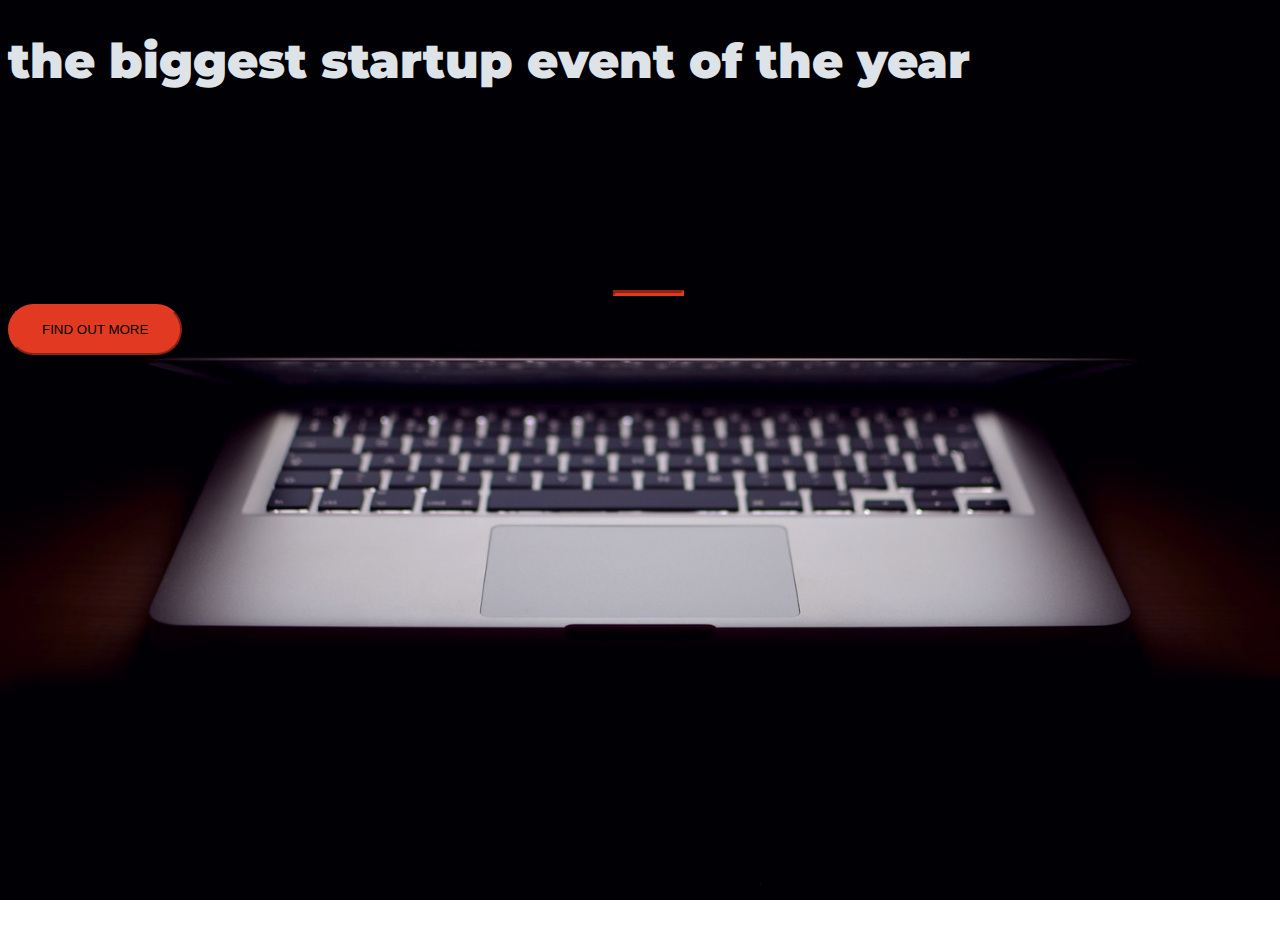
==== index.html @ 97b08e54 "Add files via upload" ====
<!DOCTYPE html>
<html>
  <head>
    <title>Startup</title>
    <meta charset="utf-8">
    <meta name="viewport" content="width=device-width, initial-scale=1">

    <!-- Google Fonts -->
    <link href="https://fonts.googleapis.com/css?family=Montserrat" rel="stylesheet">

    <!-- Bootstrap CSS from a CDN. This way you don't have to include the bootstrap file yourself -->
  
    <link href="https://cdn.jsdelivr.net/npm/bootstrap@5.0.0-beta1/dist/css/bootstrap.min.css" rel="stylesheet" integrity="sha384-giJF6kkoqNQ00vy+HMDP7azOuL0xtbfIcaT9wjKHr8RbDVddVHyTfAAsrekwKmP1" crossorigin="anonymous">
    
    <!-- Your own stylesheet -->
    <link rel="stylesheet" type="text/css" href="style.css">
  
  </head>
  <body>
    <div class="container d-flex align-items-center h-100">
     <div class="row">
      <header class="text-center col-12">
    <h1 class="text-uppercase"><Strong>the biggest startup event of the year</Strong></h1>
      </header>
      <div class="buffer col-12"></div>
      <section class="text-center col-12">
    <hr>
    <a href="https://mailchi.mp/3bffd6d52341/ztmpj" >
      <button class="btn btn-primary btn-xl">Find out more</button>
    </a>
    </section>
    </div>
    </div>
</body>
</html>
---- style.css ----
body,
html {
  width: 100%;
  height: 100%;
  font-family: 'Montserrat', sans-serif; 
  background: url(header.jpg) no-repeat center center fixed; 
  -webkit-background-size: cover;
  -moz-background-size: cover;
  -o-background-size: cover;
  background-size: cover;
}

h1 {
	font-size:3rem;
	color:#dee3e8;
}

hr {
	border-color:#e23a22;
	border-width:3px;	
	max-width: 65px;
}

.buffer{
	height: 10rem;
}

.btn{
	font-size: 700;
	border-radius: 300px;
	text-transform: uppercase;
}

.btn-xl {
	padding: 1rem 2rem;
}

.btn-primary {
	background-color:#e23a22;
	border-color:#e23a22;
}

.btn-primary:hover{
	background-color:#ee4b08;
	border-color:#ee4b08;
	border-width:4px;
}
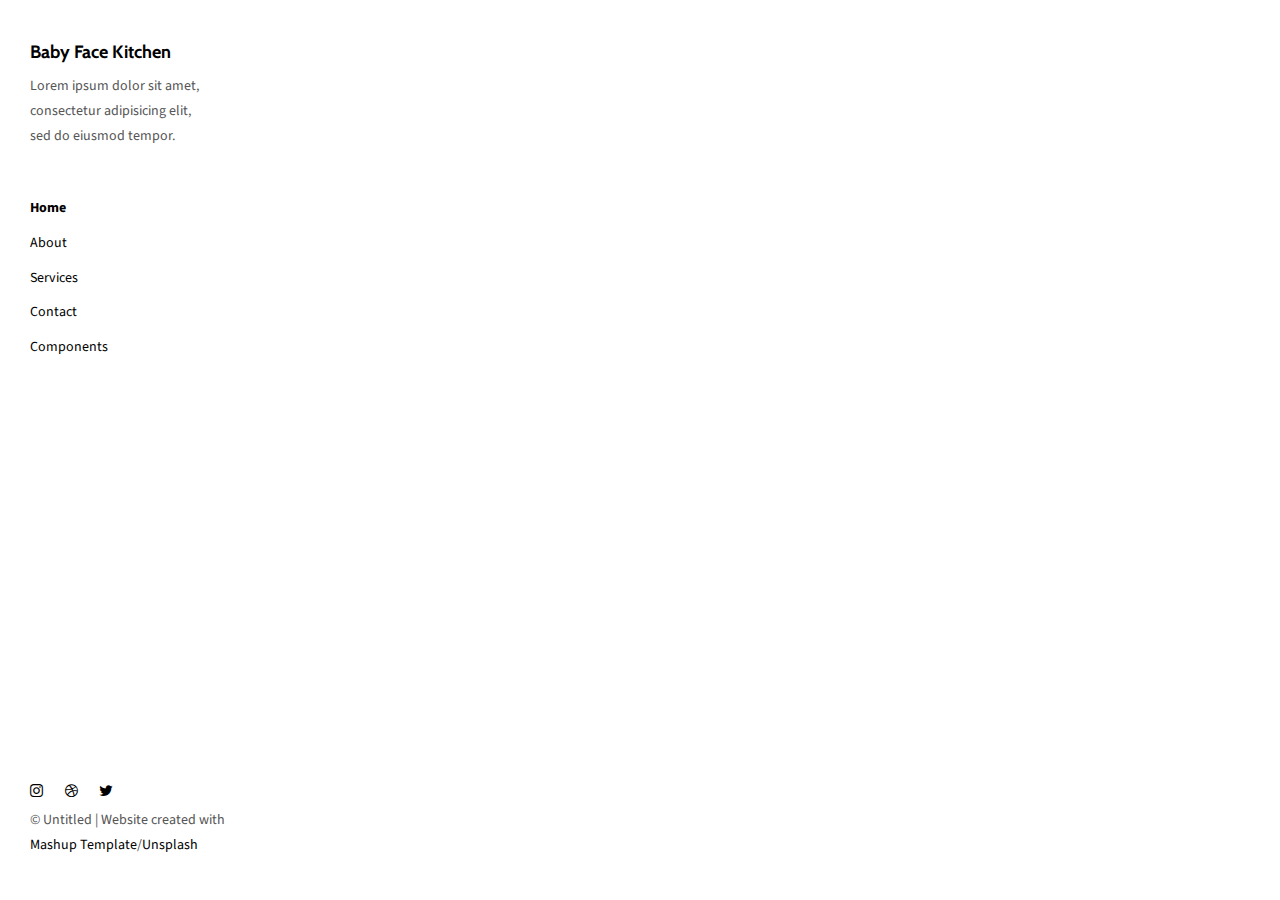
==== commit f353a86f: "Add files via upload" ====
--- a/index.html
+++ b/index.html
@@ -1,35 +1,214 @@
 <!DOCTYPE html>
-<html>
-  <head>
-    <title>Startup</title>
-    <meta charset="utf-8">
-    <meta name="viewport" content="width=device-width, initial-scale=1">
-
-    <!-- Google Fonts -->
-    <link href="https://fonts.googleapis.com/css?family=Montserrat" rel="stylesheet">
-
-    <!-- Bootstrap CSS from a CDN. This way you don't have to include the bootstrap file yourself -->
+<html lang="en">
+
+<head>
+  <meta charset="UTF-8">
+  <meta content="IE=edge" http-equiv="X-UA-Compatible">
+  <meta content="width=device-width,initial-scale=1" name="viewport">
+  <meta content="Page description" name="description">
+  <meta name="google" content="notranslate" />
+  <meta content="Mashup templates have been developped by Orson.io team" name="author">
+
+  <!-- Disable tap highlight on IE -->
+  <meta name="msapplication-tap-highlight" content="no">
   
-    <link href="https://cdn.jsdelivr.net/npm/bootstrap@5.0.0-beta1/dist/css/bootstrap.min.css" rel="stylesheet" integrity="sha384-giJF6kkoqNQ00vy+HMDP7azOuL0xtbfIcaT9wjKHr8RbDVddVHyTfAAsrekwKmP1" crossorigin="anonymous">
-    
-    <!-- Your own stylesheet -->
-    <link rel="stylesheet" type="text/css" href="style.css">
-  
-  </head>
-  <body>
-    <div class="container d-flex align-items-center h-100">
-     <div class="row">
-      <header class="text-center col-12">
-    <h1 class="text-uppercase"><Strong>the biggest startup event of the year</Strong></h1>
-      </header>
-      <div class="buffer col-12"></div>
-      <section class="text-center col-12">
-    <hr>
-    <a href="https://mailchi.mp/3bffd6d52341/ztmpj" >
-      <button class="btn btn-primary btn-xl">Find out more</button>
-    </a>
-    </section>
-    </div>
-    </div>
-</body>
-</html>
+  <link href="./assets/apple-icon-180x180.png" rel="apple-touch-icon">
+  <link href="./assets/favicon.ico" rel="icon">
+
+
+
+  <title>Title page</title>  
+
+<link href="./main.82cfd66e.css" rel="stylesheet">
+<link href="Style.css" rel="stylesheet">
+</head>
+
+<body>
+
+<!-- Add your content of header -->
+<header class="">
+  <div class="navbar navbar-default visible-xs">
+    <button type="button" class="navbar-toggle collapsed">
+      <span class="sr-only">Toggle navigation</span>
+      <span class="icon-bar"></span>
+      <span class="icon-bar"></span>
+      <span class="icon-bar"></span>
+    </button>
+    <a href="./index.html" class="navbar-brand">Mashup Template</a>
+  </div>
+
+  <nav class="sidebar">
+    <div class="navbar-collapse" id="navbar-collapse">
+      <div class="site-header hidden-xs">
+          <a class="site-brand" href="./index.html" title="">
+            <img class="img-responsive site-logo" alt="" src="./assets/images/mashup-logo.svg">
+            Baby Face Kitchen
+          </a>
+        <p>Lorem ipsum dolor sit amet, consectetur adipisicing elit, sed do eiusmod
+        tempor.</p>
+      </div>
+      <ul class="nav">
+        <li><a href="./index.html" title="">Home</a></li>
+        <li><a href="./about.html" title="">About</a></li>
+        <li><a href="./services.html" title="">Services</a></li>
+        <li><a href="./contact.html" title="">Contact</a></li>
+        <li><a href="./components.html" title="">Components</a></li>
+
+      </ul>
+
+      <nav class="nav-footer">
+        <p class="nav-footer-social-buttons">
+          <a class="fa-icon" href="https://www.instagram.com/" title="">
+            <i class="fa fa-instagram"></i>
+          </a>
+          <a class="fa-icon" href="https://dribbble.com/" title="">
+            <i class="fa fa-dribbble"></i>
+          </a>
+          <a class="fa-icon" href="https://twitter.com/" title="">
+            <i class="fa fa-twitter"></i>
+          </a>
+        </p>
+        <p>© Untitled | Website created with <a href="http://www.mashup-template.com/" title="Create website with free html template">Mashup Template</a>/<a href="https://www.unsplash.com/" title="Beautiful Free Images">Unsplash</a></p>
+      </nav>  
+    </div> 
+  </nav>
+</header>
+<main class="" id="main-collapse">
+
+<!-- Add your site or app content here -->
+ 
+<div class="hero-full-wrapper">
+  <div class="grid">
+  <div class="gutter-sizer"></div>
+    <div class="grid-sizer"></div>
+    
+    <div class="grid-item">
+      <img class="img-responsive" alt="" src="./assets/images/img-12.jpg">
+      <a href="./project.html" class="project-description">
+        <div class="project-text-holder">
+          <div class="project-text-inner">
+            <h3>Vivamus vestibulum</h3>
+            <p>Discover more</p>
+          </div>
+        </div>
+      </a>
+    </div>
+
+    
+    <div class="grid-item">
+      <img class="img-responsive" alt="" src="./assets/images/img-05.jpg">
+      <a href="./project.html" class="project-description">
+        <div class="project-text-holder">
+          <div class="project-text-inner">
+            <h3>Vivamus vestibulum</h3>
+            <p>Discover more</p>
+          </div>
+        </div>
+      </a>
+    </div>
+
+    <div class="grid-item">
+      <img class="img-responsive" alt="" src="./assets/images/img-13.jpg">
+      <a href="./project.html" class="project-description">
+        <div class="project-text-holder">
+          <div class="project-text-inner">
+            <h3>Vivamus vestibulum</h3>
+            <p>Discover more</p>
+          </div>
+        </div>
+      </a>
+    </div>
+    <div class="grid-item">
+      <img class="img-responsive" alt="" src="./assets/images/img-04.jpg">
+      <a href="./project.html" class="project-description">
+        <div class="project-text-holder">
+          <div class="project-text-inner">
+            <h3>Vivamus vestibulum</h3>
+            <p>Discover more</p>
+          </div>
+        </div>
+      </a>
+    </div>
+    
+    <div class="grid-item">
+      <img class="img-responsive" alt="" src="./assets/images/img-07.jpg">
+      <a href="./project.html" class="project-description">
+        <div class="project-text-holder">
+          <div class="project-text-inner">
+            <h3>Vivamus vestibulum</h3>
+            <p>Discover more</p>
+          </div>
+        </div>
+      </a>
+    </div>
+
+    <div class="grid-item">
+      <img class="img-responsive" alt="" src="./assets/images/img-11.jpg">
+      <a href="./project.html" class="project-description">
+        <div class="project-text-holder">
+          <div class="project-text-inner">
+            <h3>Vivamus vestibulum</h3>
+            <p>Discover more</p>
+          </div>
+        </div>
+      </a>
+    </div>
+
+    <div class="grid-item">
+      <img class="img-responsive" alt="" src="./assets/images/img-10.jpg">
+      <a href="./project.html" class="project-description">
+        <div class="project-text-holder">
+          <div class="project-text-inner">
+            <h3>Vivamus vestibulum</h3>
+            <p>Discover more</p>
+          </div>
+        </div>
+      </a>
+    </div>
+    <div class="grid-item">
+      <img class="img-responsive" alt="" src="./assets/images/img-03.jpg">
+      <a href="./project.html" class="project-description">
+        <div class="project-text-holder">
+          <div class="project-text-inner">
+            <h3>Vivamus vestibulum</h3>
+            <p>Discover more</p>
+          </div>
+        </div>
+      </a>
+    </div>
+    
+  </div>
+</div>
+
+
+<script>
+  document.addEventListener("DOMContentLoaded", function (event) {
+     masonryBuild();
+  });
+</script>
+
+</main>
+
+<script>
+document.addEventListener("DOMContentLoaded", function (event) {
+  navbarToggleSidebar();
+  navActivePage();
+});
+</script>
+
+<!-- Google Analytics: change UA-XXXXX-X to be your site's ID 
+
+<script>
+  (function (i, s, o, g, r, a, m) {
+    i['GoogleAnalyticsObject'] = r; i[r] = i[r] || function () {
+      (i[r].q = i[r].q || []).push(arguments)
+    }, i[r].l = 1 * new Date(); a = s.createElement(o),
+      m = s.getElementsByTagName(o)[0]; a.async = 1; a.src = g; m.parentNode.insertBefore(a, m)
+  })(window, document, 'script', '//www.google-analytics.com/analytics.js', 'ga');
+  ga('create', 'UA-XXXXX-X', 'auto');
+  ga('send', 'pageview');
+</script>
+
+--><script type="text/javascript" src="./main.85741bff.js"></script></body>
+
+</html>--- a/main.82cfd66e.css
+++ b/main.82cfd66e.css
@@ -0,0 +1,9 @@
+@import url(https://fonts.googleapis.com/css?family=Cabin:400,700|Source+Sans+Pro:400,700);@import url(https://maxcdn.bootstrapcdn.com/font-awesome/4.7.0/css/font-awesome.min.css);/*!
+ * Bootstrap v3.3.7 (http://getbootstrap.com)
+ * Copyright 2011-2016 Twitter, Inc.
+ * Licensed under MIT (https://github.com/twbs/bootstrap/blob/master/LICENSE)
+ */
+/*! normalize.css v3.0.3 | MIT License | github.com/necolas/normalize.css */html{font-family:sans-serif;-ms-text-size-adjust:100%;-webkit-text-size-adjust:100%}body{margin:0}article,aside,details,figcaption,figure,footer,header,hgroup,main,menu,nav,section,summary{display:block}audio,canvas,progress,video{display:inline-block;vertical-align:baseline}audio:not([controls]){display:none;height:0}[hidden],template{display:none}a{background-color:transparent}a:active,a:hover{outline:0}abbr[title]{border-bottom:1px dotted}b,strong{font-weight:700}dfn{font-style:italic}h1{font-size:2em;margin:.67em 0}mark{background:#ff0;color:#000}small{font-size:80%}sub,sup{font-size:75%;line-height:0;position:relative;vertical-align:baseline}sup{top:-.5em}sub{bottom:-.25em}img{border:0}svg:not(:root){overflow:hidden}figure{margin:1em 40px}hr{box-sizing:content-box;height:0}pre{overflow:auto}code,kbd,pre,samp{font-family:monospace,monospace;font-size:1em}button,input,optgroup,select,textarea{color:inherit;font:inherit;margin:0}button{overflow:visible}button,select{text-transform:none}button,html input[type=button],input[type=reset],input[type=submit]{-webkit-appearance:button;cursor:pointer}button[disabled],html input[disabled]{cursor:default}button::-moz-focus-inner,input::-moz-focus-inner{border:0;padding:0}input{line-height:normal}input[type=checkbox],input[type=radio]{box-sizing:border-box;padding:0}input[type=number]::-webkit-inner-spin-button,input[type=number]::-webkit-outer-spin-button{height:auto}input[type=search]{-webkit-appearance:textfield;box-sizing:content-box}input[type=search]::-webkit-search-cancel-button,input[type=search]::-webkit-search-decoration{-webkit-appearance:none}fieldset{border:1px solid silver;margin:0 2px;padding:.35em .625em .75em}textarea{overflow:auto}optgroup{font-weight:700}table{border-collapse:collapse;border-spacing:0}td,th{padding:0}
+
+/*! Source: https://github.com/h5bp/html5-boilerplate/blob/master/src/css/main.css */@media print{*,:after,:before{background:transparent!important;color:#000!important;box-shadow:none!important;text-shadow:none!important}a,a:visited{text-decoration:underline}a[href]:after{content:" (" attr(href) ")"}abbr[title]:after{content:" (" attr(title) ")"}a[href^="#"]:after,a[href^="javascript:"]:after{content:""}blockquote,pre{border:1px solid #999;page-break-inside:avoid}thead{display:table-header-group}img,tr{page-break-inside:avoid}img{max-width:100%!important}h2,h3,p{orphans:3;widows:3}h2,h3{page-break-after:avoid}.navbar{display:none}.btn>.caret,.dropup>.btn>.caret{border-top-color:#000!important}.label{border:1px solid #000}.table{border-collapse:collapse!important}.table td,.table th{background-color:#fff!important}.table-bordered td,.table-bordered th{border:1px solid #ddd!important}}*,:after,:before{-webkit-box-sizing:border-box;-moz-box-sizing:border-box;box-sizing:border-box}html{font-size:10px;-webkit-tap-highlight-color:transparent}body{font-family:Source Sans Pro,Helvetica,Arial,sans-serif;font-size:14px;line-height:1.78;color:#555;background-color:#fff}button,input,select,textarea{font-family:inherit;font-size:inherit;line-height:inherit}a{color:#ff6360;text-decoration:none}a:focus,a:hover{color:#ff1814;text-decoration:underline}a:focus{outline:5px auto -webkit-focus-ring-color;outline-offset:-2px}figure{margin:0}img{vertical-align:middle}.img-responsive{display:block;max-width:100%;height:auto}.img-rounded{border-radius:2px}.img-thumbnail{padding:4px;line-height:1.78;background-color:#fff;border:1px solid #ddd;border-radius:2px;-webkit-transition:all .2s ease-in-out;-o-transition:all .2s ease-in-out;transition:all .2s ease-in-out;display:inline-block;max-width:100%;height:auto}.img-circle{border-radius:50%}hr{margin-top:24px;margin-bottom:24px;border:0;border-top:1px solid #eee}.sr-only{position:absolute;width:1px;height:1px;margin:-1px;padding:0;overflow:hidden;clip:rect(0,0,0,0);border:0}.sr-only-focusable:active,.sr-only-focusable:focus{position:static;width:auto;height:auto;margin:0;overflow:visible;clip:auto}[role=button]{cursor:pointer}.h1,.h2,.h3,.h4,.h5,.h6,h1,h2,h3,h4,h5,h6{font-family:Cabin,Helvetica,Arial,sans-serif;font-weight:700;line-height:1.1;color:#000}.h1 .small,.h1 small,.h2 .small,.h2 small,.h3 .small,.h3 small,.h4 .small,.h4 small,.h5 .small,.h5 small,.h6 .small,.h6 small,h1 .small,h1 small,h2 .small,h2 small,h3 .small,h3 small,h4 .small,h4 small,h5 .small,h5 small,h6 .small,h6 small{font-weight:400;line-height:1;color:#777}.h1,.h2,.h3,h1,h2,h3{margin-top:24px;margin-bottom:12px}.h1 .small,.h1 small,.h2 .small,.h2 small,.h3 .small,.h3 small,h1 .small,h1 small,h2 .small,h2 small,h3 .small,h3 small{font-size:65%}.h4,.h5,.h6,h4,h5,h6{margin-top:12px;margin-bottom:12px}.h4 .small,.h4 small,.h5 .small,.h5 small,.h6 .small,.h6 small,h4 .small,h4 small,h5 .small,h5 small,h6 .small,h6 small{font-size:75%}.h1,h1{font-size:44px}.h2,h2{font-size:33px}.h3,h3{font-size:25px}.h4,h4{font-size:19px}.h5,h5{font-size:14px}.h6,h6{font-size:12px}p{margin:0 0 12px}.lead{margin-bottom:24px;font-size:16px;font-weight:300;line-height:1.4}@media (min-width:768px){.lead{font-size:21px}}.small,small{font-size:85%}.mark,mark{background-color:#fcf8e3;padding:.2em}.text-left{text-align:left}.text-right{text-align:right}.text-center{text-align:center}.text-justify{text-align:justify}.text-nowrap{white-space:nowrap}.text-lowercase{text-transform:lowercase}.initialism,.text-uppercase{text-transform:uppercase}.text-capitalize{text-transform:capitalize}.text-muted{color:#777}.text-primary{color:#ff6360}a.text-primary:focus,a.text-primary:hover{color:#ff312d}.text-success{color:#fff}a.text-success:focus,a.text-success:hover{color:#e6e6e6}.text-info{color:#31708f}a.text-info:focus,a.text-info:hover{color:#245269}.text-warning{color:#8a6d3b}a.text-warning:focus,a.text-warning:hover{color:#66512c}.text-danger{color:#fff}a.text-danger:focus,a.text-danger:hover{color:#e6e6e6}.bg-primary{color:#fff;background-color:#ff6360}a.bg-primary:focus,a.bg-primary:hover{background-color:#ff312d}.bg-success{background-color:#57ce6e}a.bg-success:focus,a.bg-success:hover{background-color:#37bb50}.bg-info{background-color:#d9edf7}a.bg-info:focus,a.bg-info:hover{background-color:#afd9ee}.bg-warning{background-color:#fcf8e3}a.bg-warning:focus,a.bg-warning:hover{background-color:#f7ecb5}.bg-danger{background-color:#ee624b}a.bg-danger:focus,a.bg-danger:hover{background-color:#ea391c}.page-header{padding-bottom:11px;margin:48px 0 24px;border-bottom:1px solid #eee}ol,ul{margin-top:0;margin-bottom:12px}ol ol,ol ul,ul ol,ul ul{margin-bottom:0}.list-inline,.list-unstyled{padding-left:0;list-style:none}.list-inline{margin-left:-5px}.list-inline>li{display:inline-block;padding-left:5px;padding-right:5px}dl{margin-top:0;margin-bottom:24px}dd,dt{line-height:1.78}dt{font-weight:700}dd{margin-left:0}.dl-horizontal dd:after,.dl-horizontal dd:before{content:" ";display:table}.dl-horizontal dd:after{clear:both}@media (min-width:768px){.dl-horizontal dt{float:left;width:160px;clear:left;text-align:right;overflow:hidden;text-overflow:ellipsis;white-space:nowrap}.dl-horizontal dd{margin-left:180px}}abbr[data-original-title],abbr[title]{cursor:help;border-bottom:1px dotted #777}.initialism{font-size:90%}blockquote{padding:12px 24px;margin:0 0 24px;font-size:17.5px;border-left:5px solid #eee}blockquote ol:last-child,blockquote p:last-child,blockquote ul:last-child{margin-bottom:0}blockquote .small,blockquote footer,blockquote small{display:block;font-size:80%;line-height:1.78;color:#777}blockquote .small:before,blockquote footer:before,blockquote small:before{content:"\2014   \A0"}.blockquote-reverse,blockquote.pull-right{padding-right:15px;padding-left:0;border-right:5px solid #eee;border-left:0;text-align:right}.blockquote-reverse .small:before,.blockquote-reverse footer:before,.blockquote-reverse small:before,blockquote.pull-right .small:before,blockquote.pull-right footer:before,blockquote.pull-right small:before{content:""}.blockquote-reverse .small:after,.blockquote-reverse footer:after,.blockquote-reverse small:after,blockquote.pull-right .small:after,blockquote.pull-right footer:after,blockquote.pull-right small:after{content:"\A0   \2014"}address{margin-bottom:24px;font-style:normal;line-height:1.78}code,kbd,pre,samp{font-family:Menlo,Monaco,Consolas,Courier New,monospace}code{color:#c7254e;background-color:#f9f2f4}code,kbd{padding:2px 4px;font-size:90%;border-radius:2px}kbd{color:#fff;background-color:#333;box-shadow:inset 0 -1px 0 rgba(0,0,0,.25)}kbd kbd{padding:0;font-size:100%;font-weight:700;box-shadow:none}pre{display:block;padding:11.5px;margin:0 0 12px;font-size:13px;line-height:1.78;word-break:break-all;word-wrap:break-word;color:#333;background-color:#f5f5f5;border:1px solid #ccc;border-radius:2px}pre code{padding:0;font-size:inherit;color:inherit;white-space:pre-wrap;background-color:transparent;border-radius:0}.pre-scrollable{max-height:340px;overflow-y:scroll}.container{margin-right:auto;margin-left:auto;padding-left:15px;padding-right:15px}.container:after,.container:before{content:" ";display:table}.container:after{clear:both}@media (min-width:768px){.container{width:750px}}@media (min-width:992px){.container{width:970px}}@media (min-width:1200px){.container{width:1170px}}.container-fluid{margin-right:auto;margin-left:auto;padding-left:15px;padding-right:15px}.container-fluid:after,.container-fluid:before{content:" ";display:table}.container-fluid:after{clear:both}.row{margin-left:-15px;margin-right:-15px}.row:after,.row:before{content:" ";display:table}.row:after{clear:both}.col-lg-1,.col-lg-2,.col-lg-3,.col-lg-4,.col-lg-5,.col-lg-6,.col-lg-7,.col-lg-8,.col-lg-9,.col-lg-10,.col-lg-11,.col-lg-12,.col-md-1,.col-md-2,.col-md-3,.col-md-4,.col-md-5,.col-md-6,.col-md-7,.col-md-8,.col-md-9,.col-md-10,.col-md-11,.col-md-12,.col-sm-1,.col-sm-2,.col-sm-3,.col-sm-4,.col-sm-5,.col-sm-6,.col-sm-7,.col-sm-8,.col-sm-9,.col-sm-10,.col-sm-11,.col-sm-12,.col-xs-1,.col-xs-2,.col-xs-3,.col-xs-4,.col-xs-5,.col-xs-6,.col-xs-7,.col-xs-8,.col-xs-9,.col-xs-10,.col-xs-11,.col-xs-12{position:relative;min-height:1px;padding-left:15px;padding-right:15px}.col-xs-1,.col-xs-2,.col-xs-3,.col-xs-4,.col-xs-5,.col-xs-6,.col-xs-7,.col-xs-8,.col-xs-9,.col-xs-10,.col-xs-11,.col-xs-12{float:left}.col-xs-1{width:8.33333%}.col-xs-2{width:16.66667%}.col-xs-3{width:25%}.col-xs-4{width:33.33333%}.col-xs-5{width:41.66667%}.col-xs-6{width:50%}.col-xs-7{width:58.33333%}.col-xs-8{width:66.66667%}.col-xs-9{width:75%}.col-xs-10{width:83.33333%}.col-xs-11{width:91.66667%}.col-xs-12{width:100%}.col-xs-pull-0{right:auto}.col-xs-pull-1{right:8.33333%}.col-xs-pull-2{right:16.66667%}.col-xs-pull-3{right:25%}.col-xs-pull-4{right:33.33333%}.col-xs-pull-5{right:41.66667%}.col-xs-pull-6{right:50%}.col-xs-pull-7{right:58.33333%}.col-xs-pull-8{right:66.66667%}.col-xs-pull-9{right:75%}.col-xs-pull-10{right:83.33333%}.col-xs-pull-11{right:91.66667%}.col-xs-pull-12{right:100%}.col-xs-push-0{left:auto}.col-xs-push-1{left:8.33333%}.col-xs-push-2{left:16.66667%}.col-xs-push-3{left:25%}.col-xs-push-4{left:33.33333%}.col-xs-push-5{left:41.66667%}.col-xs-push-6{left:50%}.col-xs-push-7{left:58.33333%}.col-xs-push-8{left:66.66667%}.col-xs-push-9{left:75%}.col-xs-push-10{left:83.33333%}.col-xs-push-11{left:91.66667%}.col-xs-push-12{left:100%}.col-xs-offset-0{margin-left:0}.col-xs-offset-1{margin-left:8.33333%}.col-xs-offset-2{margin-left:16.66667%}.col-xs-offset-3{margin-left:25%}.col-xs-offset-4{margin-left:33.33333%}.col-xs-offset-5{margin-left:41.66667%}.col-xs-offset-6{margin-left:50%}.col-xs-offset-7{margin-left:58.33333%}.col-xs-offset-8{margin-left:66.66667%}.col-xs-offset-9{margin-left:75%}.col-xs-offset-10{margin-left:83.33333%}.col-xs-offset-11{margin-left:91.66667%}.col-xs-offset-12{margin-left:100%}@media (min-width:768px){.col-sm-1,.col-sm-2,.col-sm-3,.col-sm-4,.col-sm-5,.col-sm-6,.col-sm-7,.col-sm-8,.col-sm-9,.col-sm-10,.col-sm-11,.col-sm-12{float:left}.col-sm-1{width:8.33333%}.col-sm-2{width:16.66667%}.col-sm-3{width:25%}.col-sm-4{width:33.33333%}.col-sm-5{width:41.66667%}.col-sm-6{width:50%}.col-sm-7{width:58.33333%}.col-sm-8{width:66.66667%}.col-sm-9{width:75%}.col-sm-10{width:83.33333%}.col-sm-11{width:91.66667%}.col-sm-12{width:100%}.col-sm-pull-0{right:auto}.col-sm-pull-1{right:8.33333%}.col-sm-pull-2{right:16.66667%}.col-sm-pull-3{right:25%}.col-sm-pull-4{right:33.33333%}.col-sm-pull-5{right:41.66667%}.col-sm-pull-6{right:50%}.col-sm-pull-7{right:58.33333%}.col-sm-pull-8{right:66.66667%}.col-sm-pull-9{right:75%}.col-sm-pull-10{right:83.33333%}.col-sm-pull-11{right:91.66667%}.col-sm-pull-12{right:100%}.col-sm-push-0{left:auto}.col-sm-push-1{left:8.33333%}.col-sm-push-2{left:16.66667%}.col-sm-push-3{left:25%}.col-sm-push-4{left:33.33333%}.col-sm-push-5{left:41.66667%}.col-sm-push-6{left:50%}.col-sm-push-7{left:58.33333%}.col-sm-push-8{left:66.66667%}.col-sm-push-9{left:75%}.col-sm-push-10{left:83.33333%}.col-sm-push-11{left:91.66667%}.col-sm-push-12{left:100%}.col-sm-offset-0{margin-left:0}.col-sm-offset-1{margin-left:8.33333%}.col-sm-offset-2{margin-left:16.66667%}.col-sm-offset-3{margin-left:25%}.col-sm-offset-4{margin-left:33.33333%}.col-sm-offset-5{margin-left:41.66667%}.col-sm-offset-6{margin-left:50%}.col-sm-offset-7{margin-left:58.33333%}.col-sm-offset-8{margin-left:66.66667%}.col-sm-offset-9{margin-left:75%}.col-sm-offset-10{margin-left:83.33333%}.col-sm-offset-11{margin-left:91.66667%}.col-sm-offset-12{margin-left:100%}}@media (min-width:992px){.col-md-1,.col-md-2,.col-md-3,.col-md-4,.col-md-5,.col-md-6,.col-md-7,.col-md-8,.col-md-9,.col-md-10,.col-md-11,.col-md-12{float:left}.col-md-1{width:8.33333%}.col-md-2{width:16.66667%}.col-md-3{width:25%}.col-md-4{width:33.33333%}.col-md-5{width:41.66667%}.col-md-6{width:50%}.col-md-7{width:58.33333%}.col-md-8{width:66.66667%}.col-md-9{width:75%}.col-md-10{width:83.33333%}.col-md-11{width:91.66667%}.col-md-12{width:100%}.col-md-pull-0{right:auto}.col-md-pull-1{right:8.33333%}.col-md-pull-2{right:16.66667%}.col-md-pull-3{right:25%}.col-md-pull-4{right:33.33333%}.col-md-pull-5{right:41.66667%}.col-md-pull-6{right:50%}.col-md-pull-7{right:58.33333%}.col-md-pull-8{right:66.66667%}.col-md-pull-9{right:75%}.col-md-pull-10{right:83.33333%}.col-md-pull-11{right:91.66667%}.col-md-pull-12{right:100%}.col-md-push-0{left:auto}.col-md-push-1{left:8.33333%}.col-md-push-2{left:16.66667%}.col-md-push-3{left:25%}.col-md-push-4{left:33.33333%}.col-md-push-5{left:41.66667%}.col-md-push-6{left:50%}.col-md-push-7{left:58.33333%}.col-md-push-8{left:66.66667%}.col-md-push-9{left:75%}.col-md-push-10{left:83.33333%}.col-md-push-11{left:91.66667%}.col-md-push-12{left:100%}.col-md-offset-0{margin-left:0}.col-md-offset-1{margin-left:8.33333%}.col-md-offset-2{margin-left:16.66667%}.col-md-offset-3{margin-left:25%}.col-md-offset-4{margin-left:33.33333%}.col-md-offset-5{margin-left:41.66667%}.col-md-offset-6{margin-left:50%}.col-md-offset-7{margin-left:58.33333%}.col-md-offset-8{margin-left:66.66667%}.col-md-offset-9{margin-left:75%}.col-md-offset-10{margin-left:83.33333%}.col-md-offset-11{margin-left:91.66667%}.col-md-offset-12{margin-left:100%}}@media (min-width:1200px){.col-lg-1,.col-lg-2,.col-lg-3,.col-lg-4,.col-lg-5,.col-lg-6,.col-lg-7,.col-lg-8,.col-lg-9,.col-lg-10,.col-lg-11,.col-lg-12{float:left}.col-lg-1{width:8.33333%}.col-lg-2{width:16.66667%}.col-lg-3{width:25%}.col-lg-4{width:33.33333%}.col-lg-5{width:41.66667%}.col-lg-6{width:50%}.col-lg-7{width:58.33333%}.col-lg-8{width:66.66667%}.col-lg-9{width:75%}.col-lg-10{width:83.33333%}.col-lg-11{width:91.66667%}.col-lg-12{width:100%}.col-lg-pull-0{right:auto}.col-lg-pull-1{right:8.33333%}.col-lg-pull-2{right:16.66667%}.col-lg-pull-3{right:25%}.col-lg-pull-4{right:33.33333%}.col-lg-pull-5{right:41.66667%}.col-lg-pull-6{right:50%}.col-lg-pull-7{right:58.33333%}.col-lg-pull-8{right:66.66667%}.col-lg-pull-9{right:75%}.col-lg-pull-10{right:83.33333%}.col-lg-pull-11{right:91.66667%}.col-lg-pull-12{right:100%}.col-lg-push-0{left:auto}.col-lg-push-1{left:8.33333%}.col-lg-push-2{left:16.66667%}.col-lg-push-3{left:25%}.col-lg-push-4{left:33.33333%}.col-lg-push-5{left:41.66667%}.col-lg-push-6{left:50%}.col-lg-push-7{left:58.33333%}.col-lg-push-8{left:66.66667%}.col-lg-push-9{left:75%}.col-lg-push-10{left:83.33333%}.col-lg-push-11{left:91.66667%}.col-lg-push-12{left:100%}.col-lg-offset-0{margin-left:0}.col-lg-offset-1{margin-left:8.33333%}.col-lg-offset-2{margin-left:16.66667%}.col-lg-offset-3{margin-left:25%}.col-lg-offset-4{margin-left:33.33333%}.col-lg-offset-5{margin-left:41.66667%}.col-lg-offset-6{margin-left:50%}.col-lg-offset-7{margin-left:58.33333%}.col-lg-offset-8{margin-left:66.66667%}.col-lg-offset-9{margin-left:75%}.col-lg-offset-10{margin-left:83.33333%}.col-lg-offset-11{margin-left:91.66667%}.col-lg-offset-12{margin-left:100%}}table{background-color:transparent}caption{padding-top:8px;padding-bottom:8px;color:#777}caption,th{text-align:left}.table{width:100%;max-width:100%;margin-bottom:24px}.table>tbody>tr>td,.table>tbody>tr>th,.table>tfoot>tr>td,.table>tfoot>tr>th,.table>thead>tr>td,.table>thead>tr>th{padding:8px;line-height:1.78;vertical-align:top;border-top:1px solid #ddd}.table>thead>tr>th{vertical-align:bottom;border-bottom:2px solid #ddd}.table>caption+thead>tr:first-child>td,.table>caption+thead>tr:first-child>th,.table>colgroup+thead>tr:first-child>td,.table>colgroup+thead>tr:first-child>th,.table>thead:first-child>tr:first-child>td,.table>thead:first-child>tr:first-child>th{border-top:0}.table>tbody+tbody{border-top:2px solid #ddd}.table .table{background-color:#fff}.table-condensed>tbody>tr>td,.table-condensed>tbody>tr>th,.table-condensed>tfoot>tr>td,.table-condensed>tfoot>tr>th,.table-condensed>thead>tr>td,.table-condensed>thead>tr>th{padding:5px}.table-bordered,.table-bordered>tbody>tr>td,.table-bordered>tbody>tr>th,.table-bordered>tfoot>tr>td,.table-bordered>tfoot>tr>th,.table-bordered>thead>tr>td,.table-bordered>thead>tr>th{border:1px solid #ddd}.table-bordered>thead>tr>td,.table-bordered>thead>tr>th{border-bottom-width:2px}.table-striped>tbody>tr:nth-of-type(odd){background-color:#f9f9f9}.table-hover>tbody>tr:hover{background-color:#f5f5f5}table col[class*=col-]{position:static;float:none;display:table-column}table td[class*=col-],table th[class*=col-]{position:static;float:none;display:table-cell}.table>tbody>tr.active>td,.table>tbody>tr.active>th,.table>tbody>tr>td.active,.table>tbody>tr>th.active,.table>tfoot>tr.active>td,.table>tfoot>tr.active>th,.table>tfoot>tr>td.active,.table>tfoot>tr>th.active,.table>thead>tr.active>td,.table>thead>tr.active>th,.table>thead>tr>td.active,.table>thead>tr>th.active{background-color:#f5f5f5}.table-hover>tbody>tr.active:hover>td,.table-hover>tbody>tr.active:hover>th,.table-hover>tbody>tr:hover>.active,.table-hover>tbody>tr>td.active:hover,.table-hover>tbody>tr>th.active:hover{background-color:#e8e8e8}.table>tbody>tr.success>td,.table>tbody>tr.success>th,.table>tbody>tr>td.success,.table>tbody>tr>th.success,.table>tfoot>tr.success>td,.table>tfoot>tr.success>th,.table>tfoot>tr>td.success,.table>tfoot>tr>th.success,.table>thead>tr.success>td,.table>thead>tr.success>th,.table>thead>tr>td.success,.table>thead>tr>th.success{background-color:#57ce6e}.table-hover>tbody>tr.success:hover>td,.table-hover>tbody>tr.success:hover>th,.table-hover>tbody>tr:hover>.success,.table-hover>tbody>tr>td.success:hover,.table-hover>tbody>tr>th.success:hover{background-color:#43c85d}.table>tbody>tr.info>td,.table>tbody>tr.info>th,.table>tbody>tr>td.info,.table>tbody>tr>th.info,.table>tfoot>tr.info>td,.table>tfoot>tr.info>th,.table>tfoot>tr>td.info,.table>tfoot>tr>th.info,.table>thead>tr.info>td,.table>thead>tr.info>th,.table>thead>tr>td.info,.table>thead>tr>th.info{background-color:#d9edf7}.table-hover>tbody>tr.info:hover>td,.table-hover>tbody>tr.info:hover>th,.table-hover>tbody>tr:hover>.info,.table-hover>tbody>tr>td.info:hover,.table-hover>tbody>tr>th.info:hover{background-color:#c4e3f3}.table>tbody>tr.warning>td,.table>tbody>tr.warning>th,.table>tbody>tr>td.warning,.table>tbody>tr>th.warning,.table>tfoot>tr.warning>td,.table>tfoot>tr.warning>th,.table>tfoot>tr>td.warning,.table>tfoot>tr>th.warning,.table>thead>tr.warning>td,.table>thead>tr.warning>th,.table>thead>tr>td.warning,.table>thead>tr>th.warning{background-color:#fcf8e3}.table-hover>tbody>tr.warning:hover>td,.table-hover>tbody>tr.warning:hover>th,.table-hover>tbody>tr:hover>.warning,.table-hover>tbody>tr>td.warning:hover,.table-hover>tbody>tr>th.warning:hover{background-color:#faf2cc}.table>tbody>tr.danger>td,.table>tbody>tr.danger>th,.table>tbody>tr>td.danger,.table>tbody>tr>th.danger,.table>tfoot>tr.danger>td,.table>tfoot>tr.danger>th,.table>tfoot>tr>td.danger,.table>tfoot>tr>th.danger,.table>thead>tr.danger>td,.table>thead>tr.danger>th,.table>thead>tr>td.danger,.table>thead>tr>th.danger{background-color:#ee624b}.table-hover>tbody>tr.danger:hover>td,.table-hover>tbody>tr.danger:hover>th,.table-hover>tbody>tr:hover>.danger,.table-hover>tbody>tr>td.danger:hover,.table-hover>tbody>tr>th.danger:hover{background-color:#ec4e34}.table-responsive{overflow-x:auto;min-height:.01%}@media screen and (max-width:767px){.table-responsive{width:100%;margin-bottom:18px;overflow-y:hidden;-ms-overflow-style:-ms-autohiding-scrollbar;border:1px solid #ddd}.table-responsive>.table{margin-bottom:0}.table-responsive>.table>tbody>tr>td,.table-responsive>.table>tbody>tr>th,.table-responsive>.table>tfoot>tr>td,.table-responsive>.table>tfoot>tr>th,.table-responsive>.table>thead>tr>td,.table-responsive>.table>thead>tr>th{white-space:nowrap}.table-responsive>.table-bordered{border:0}.table-responsive>.table-bordered>tbody>tr>td:first-child,.table-responsive>.table-bordered>tbody>tr>th:first-child,.table-responsive>.table-bordered>tfoot>tr>td:first-child,.table-responsive>.table-bordered>tfoot>tr>th:first-child,.table-responsive>.table-bordered>thead>tr>td:first-child,.table-responsive>.table-bordered>thead>tr>th:first-child{border-left:0}.table-responsive>.table-bordered>tbody>tr>td:last-child,.table-responsive>.table-bordered>tbody>tr>th:last-child,.table-responsive>.table-bordered>tfoot>tr>td:last-child,.table-responsive>.table-bordered>tfoot>tr>th:last-child,.table-responsive>.table-bordered>thead>tr>td:last-child,.table-responsive>.table-bordered>thead>tr>th:last-child{border-right:0}.table-responsive>.table-bordered>tbody>tr:last-child>td,.table-responsive>.table-bordered>tbody>tr:last-child>th,.table-responsive>.table-bordered>tfoot>tr:last-child>td,.table-responsive>.table-bordered>tfoot>tr:last-child>th{border-bottom:0}}fieldset{margin:0;min-width:0}fieldset,legend{padding:0;border:0}legend{display:block;width:100%;margin-bottom:24px;font-size:21px;line-height:inherit;color:#333;border-bottom:1px solid #e5e5e5}label{display:inline-block;max-width:100%;margin-bottom:5px;font-weight:700}input[type=search]{-webkit-box-sizing:border-box;-moz-box-sizing:border-box;box-sizing:border-box}input[type=checkbox],input[type=radio]{margin:4px 0 0;margin-top:1px\9;line-height:normal}input[type=file]{display:block}input[type=range]{display:block;width:100%}select[multiple],select[size]{height:auto}input[type=checkbox]:focus,input[type=file]:focus,input[type=radio]:focus{outline:5px auto -webkit-focus-ring-color;outline-offset:-2px}output{padding-top:9px}.form-control,output{display:block;font-size:14px;line-height:1.78;color:#555}.form-control{width:100%;height:40px;padding:8px 20px;background-color:#fff;background-image:none;border:1px solid #000;border-radius:2px;-webkit-box-shadow:inset 0 1px 1px rgba(0,0,0,.075);box-shadow:inset 0 1px 1px rgba(0,0,0,.075);-webkit-transition:border-color .15s ease-in-out,box-shadow .15s ease-in-out;-o-transition:border-color ease-in-out .15s,box-shadow ease-in-out .15s;transition:border-color .15s ease-in-out,box-shadow .15s ease-in-out}.form-control:focus{border-color:#66afe9;-webkit-box-shadow:inset 0 1px 1px rgba(0,0,0,.075),0 0 8px rgba(102,175,233,.6);box-shadow:inset 0 1px 1px rgba(0,0,0,.075),0 0 8px rgba(102,175,233,.6)}.form-control::-moz-placeholder{color:#999;opacity:1}.form-control:-ms-input-placeholder{color:#999}.form-control::-webkit-input-placeholder{color:#999}.form-control::-ms-expand{border:0;background-color:transparent}.form-control[disabled],.form-control[readonly],fieldset[disabled] .form-control{background-color:#eee;opacity:1}.form-control[disabled],fieldset[disabled] .form-control{cursor:not-allowed}textarea.form-control{height:auto}input[type=search]{-webkit-appearance:none}@media screen and (-webkit-min-device-pixel-ratio:0){input[type=date].form-control,input[type=datetime-local].form-control,input[type=month].form-control,input[type=time].form-control{line-height:40px}.input-group-sm>.input-group-btn>input[type=date].btn,.input-group-sm>.input-group-btn>input[type=datetime-local].btn,.input-group-sm>.input-group-btn>input[type=month].btn,.input-group-sm>.input-group-btn>input[type=time].btn,.input-group-sm>input[type=date].form-control,.input-group-sm>input[type=date].input-group-addon,.input-group-sm>input[type=datetime-local].form-control,.input-group-sm>input[type=datetime-local].input-group-addon,.input-group-sm>input[type=month].form-control,.input-group-sm>input[type=month].input-group-addon,.input-group-sm>input[type=time].form-control,.input-group-sm>input[type=time].input-group-addon,.input-group-sm input[type=date],.input-group-sm input[type=datetime-local],.input-group-sm input[type=month],.input-group-sm input[type=time],input[type=date].input-sm,input[type=datetime-local].input-sm,input[type=month].input-sm,input[type=time].input-sm{line-height:30px}.input-group-lg>.input-group-btn>input[type=date].btn,.input-group-lg>.input-group-btn>input[type=datetime-local].btn,.input-group-lg>.input-group-btn>input[type=month].btn,.input-group-lg>.input-group-btn>input[type=time].btn,.input-group-lg>input[type=date].form-control,.input-group-lg>input[type=date].input-group-addon,.input-group-lg>input[type=datetime-local].form-control,.input-group-lg>input[type=datetime-local].input-group-addon,.input-group-lg>input[type=month].form-control,.input-group-lg>input[type=month].input-group-addon,.input-group-lg>input[type=time].form-control,.input-group-lg>input[type=time].input-group-addon,.input-group-lg input[type=date],.input-group-lg input[type=datetime-local],.input-group-lg input[type=month],.input-group-lg input[type=time],input[type=date].input-lg,input[type=datetime-local].input-lg,input[type=month].input-lg,input[type=time].input-lg{line-height:46px}}.form-group{margin-bottom:15px}.checkbox,.radio{position:relative;display:block;margin-top:10px;margin-bottom:10px}.checkbox label,.radio label{min-height:24px;padding-left:20px;margin-bottom:0;font-weight:400;cursor:pointer}.checkbox-inline input[type=checkbox],.checkbox input[type=checkbox],.radio-inline input[type=radio],.radio input[type=radio]{position:absolute;margin-left:-20px;margin-top:4px\9}.checkbox+.checkbox,.radio+.radio{margin-top:-5px}.checkbox-inline,.radio-inline{position:relative;display:inline-block;padding-left:20px;margin-bottom:0;vertical-align:middle;font-weight:400;cursor:pointer}.checkbox-inline+.checkbox-inline,.radio-inline+.radio-inline{margin-top:0;margin-left:10px}.checkbox-inline.disabled,.checkbox.disabled label,.radio-inline.disabled,.radio.disabled label,fieldset[disabled] .checkbox-inline,fieldset[disabled] .checkbox label,fieldset[disabled] .radio-inline,fieldset[disabled] .radio label,fieldset[disabled] input[type=checkbox],fieldset[disabled] input[type=radio],input[type=checkbox].disabled,input[type=checkbox][disabled],input[type=radio].disabled,input[type=radio][disabled]{cursor:not-allowed}.form-control-static{padding-top:9px;padding-bottom:9px;margin-bottom:0;min-height:38px}.form-control-static.input-lg,.form-control-static.input-sm,.input-group-lg>.form-control-static.form-control,.input-group-lg>.form-control-static.input-group-addon,.input-group-lg>.input-group-btn>.form-control-static.btn,.input-group-sm>.form-control-static.form-control,.input-group-sm>.form-control-static.input-group-addon,.input-group-sm>.input-group-btn>.form-control-static.btn{padding-left:0;padding-right:0}.input-group-sm>.form-control,.input-group-sm>.input-group-addon,.input-group-sm>.input-group-btn>.btn,.input-sm{height:30px;padding:5px 14px;font-size:12px;line-height:1.5;border-radius:2px}.input-group-sm>.input-group-btn>select.btn,.input-group-sm>select.form-control,.input-group-sm>select.input-group-addon,select.input-sm{height:30px;line-height:30px}.input-group-sm>.input-group-btn>select[multiple].btn,.input-group-sm>.input-group-btn>textarea.btn,.input-group-sm>select[multiple].form-control,.input-group-sm>select[multiple].input-group-addon,.input-group-sm>textarea.form-control,.input-group-sm>textarea.input-group-addon,select[multiple].input-sm,textarea.input-sm{height:auto}.form-group-sm .form-control{height:30px;padding:5px 14px;font-size:12px;line-height:1.5;border-radius:2px}.form-group-sm select.form-control{height:30px;line-height:30px}.form-group-sm select[multiple].form-control,.form-group-sm textarea.form-control{height:auto}.form-group-sm .form-control-static{height:30px;min-height:36px;padding:6px 14px;font-size:12px;line-height:1.5}.input-group-lg>.form-control,.input-group-lg>.input-group-addon,.input-group-lg>.input-group-btn>.btn,.input-lg{height:46px;padding:10px 24px;font-size:18px;line-height:1.33333;border-radius:2px}.input-group-lg>.input-group-btn>select.btn,.input-group-lg>select.form-control,.input-group-lg>select.input-group-addon,select.input-lg{height:46px;line-height:46px}.input-group-lg>.input-group-btn>select[multiple].btn,.input-group-lg>.input-group-btn>textarea.btn,.input-group-lg>select[multiple].form-control,.input-group-lg>select[multiple].input-group-addon,.input-group-lg>textarea.form-control,.input-group-lg>textarea.input-group-addon,select[multiple].input-lg,textarea.input-lg{height:auto}.form-group-lg .form-control{height:46px;padding:10px 24px;font-size:18px;line-height:1.33333;border-radius:2px}.form-group-lg select.form-control{height:46px;line-height:46px}.form-group-lg select[multiple].form-control,.form-group-lg textarea.form-control{height:auto}.form-group-lg .form-control-static{height:46px;min-height:42px;padding:11px 24px;font-size:18px;line-height:1.33333}.has-feedback{position:relative}.has-feedback .form-control{padding-right:50px}.form-control-feedback{position:absolute;top:0;right:0;z-index:2;display:block;width:40px;height:40px;line-height:40px;text-align:center;pointer-events:none}.form-group-lg .form-control+.form-control-feedback,.input-group-lg+.form-control-feedback,.input-group-lg>.form-control+.form-control-feedback,.input-group-lg>.input-group-addon+.form-control-feedback,.input-group-lg>.input-group-btn>.btn+.form-control-feedback,.input-lg+.form-control-feedback{width:46px;height:46px;line-height:46px}.form-group-sm .form-control+.form-control-feedback,.input-group-sm+.form-control-feedback,.input-group-sm>.form-control+.form-control-feedback,.input-group-sm>.input-group-addon+.form-control-feedback,.input-group-sm>.input-group-btn>.btn+.form-control-feedback,.input-sm+.form-control-feedback{width:30px;height:30px;line-height:30px}.has-success .checkbox,.has-success .checkbox-inline,.has-success.checkbox-inline label,.has-success.checkbox label,.has-success .control-label,.has-success .help-block,.has-success .radio,.has-success .radio-inline,.has-success.radio-inline label,.has-success.radio label{color:#fff}.has-success .form-control{border-color:#fff;-webkit-box-shadow:inset 0 1px 1px rgba(0,0,0,.075);box-shadow:inset 0 1px 1px rgba(0,0,0,.075)}.has-success .form-control:focus{border-color:#e6e6e6;-webkit-box-shadow:inset 0 1px 1px rgba(0,0,0,.075),0 0 6px #fff;box-shadow:inset 0 1px 1px rgba(0,0,0,.075),0 0 6px #fff}.has-success .input-group-addon{color:#fff;border-color:#fff;background-color:#57ce6e}.has-success .form-control-feedback{color:#fff}.has-warning .checkbox,.has-warning .checkbox-inline,.has-warning.checkbox-inline label,.has-warning.checkbox label,.has-warning .control-label,.has-warning .help-block,.has-warning .radio,.has-warning .radio-inline,.has-warning.radio-inline label,.has-warning.radio label{color:#8a6d3b}.has-warning .form-control{border-color:#8a6d3b;-webkit-box-shadow:inset 0 1px 1px rgba(0,0,0,.075);box-shadow:inset 0 1px 1px rgba(0,0,0,.075)}.has-warning .form-control:focus{border-color:#66512c;-webkit-box-shadow:inset 0 1px 1px rgba(0,0,0,.075),0 0 6px #c0a16b;box-shadow:inset 0 1px 1px rgba(0,0,0,.075),0 0 6px #c0a16b}.has-warning .input-group-addon{color:#8a6d3b;border-color:#8a6d3b;background-color:#fcf8e3}.has-warning .form-control-feedback{color:#8a6d3b}.has-error .checkbox,.has-error .checkbox-inline,.has-error.checkbox-inline label,.has-error.checkbox label,.has-error .control-label,.has-error .help-block,.has-error .radio,.has-error .radio-inline,.has-error.radio-inline label,.has-error.radio label{color:#fff}.has-error .form-control{border-color:#fff;-webkit-box-shadow:inset 0 1px 1px rgba(0,0,0,.075);box-shadow:inset 0 1px 1px rgba(0,0,0,.075)}.has-error .form-control:focus{border-color:#e6e6e6;-webkit-box-shadow:inset 0 1px 1px rgba(0,0,0,.075),0 0 6px #fff;box-shadow:inset 0 1px 1px rgba(0,0,0,.075),0 0 6px #fff}.has-error .input-group-addon{color:#fff;border-color:#fff;background-color:#ee624b}.has-error .form-control-feedback{color:#fff}.has-feedback label~.form-control-feedback{top:29px}.has-feedback label.sr-only~.form-control-feedback{top:0}.help-block{display:block;margin-top:5px;margin-bottom:10px;color:#959595}@media (min-width:768px){.form-inline .form-group{display:inline-block;margin-bottom:0;vertical-align:middle}.form-inline .form-control{display:inline-block;width:auto;vertical-align:middle}.form-inline .form-control-static{display:inline-block}.form-inline .input-group{display:inline-table;vertical-align:middle}.form-inline .input-group .form-control,.form-inline .input-group .input-group-addon,.form-inline .input-group .input-group-btn{width:auto}.form-inline .input-group>.form-control{width:100%}.form-inline .control-label{margin-bottom:0;vertical-align:middle}.form-inline .checkbox,.form-inline .radio{display:inline-block;margin-top:0;margin-bottom:0;vertical-align:middle}.form-inline .checkbox label,.form-inline .radio label{padding-left:0}.form-inline .checkbox input[type=checkbox],.form-inline .radio input[type=radio]{position:relative;margin-left:0}.form-inline .has-feedback .form-control-feedback{top:0}}.form-horizontal .checkbox,.form-horizontal .checkbox-inline,.form-horizontal .radio,.form-horizontal .radio-inline{margin-top:0;margin-bottom:0;padding-top:9px}.form-horizontal .checkbox,.form-horizontal .radio{min-height:33px}.form-horizontal .form-group{margin-left:-15px;margin-right:-15px}.form-horizontal .form-group:after,.form-horizontal .form-group:before{content:" ";display:table}.form-horizontal .form-group:after{clear:both}@media (min-width:768px){.form-horizontal .control-label{text-align:right;margin-bottom:0;padding-top:9px}}.form-horizontal .has-feedback .form-control-feedback{right:15px}@media (min-width:768px){.form-horizontal .form-group-lg .control-label{padding-top:11px;font-size:18px}}@media (min-width:768px){.form-horizontal .form-group-sm .control-label{padding-top:6px;font-size:12px}}.btn{display:inline-block;margin-bottom:0;font-weight:400;text-align:center;vertical-align:middle;touch-action:manipulation;cursor:pointer;background-image:none;border:1px solid transparent;white-space:nowrap;padding:8px 20px;font-size:14px;line-height:1.78;border-radius:50px;-webkit-user-select:none;-moz-user-select:none;-ms-user-select:none;user-select:none}.btn.active.focus,.btn.active:focus,.btn.focus,.btn:active.focus,.btn:active:focus,.btn:focus{outline:5px auto -webkit-focus-ring-color;outline-offset:-2px}.btn.focus,.btn:focus,.btn:hover{color:#333;text-decoration:none}.btn.active,.btn:active{outline:0;background-image:none;-webkit-box-shadow:inset 0 3px 5px rgba(0,0,0,.125);box-shadow:inset 0 3px 5px rgba(0,0,0,.125)}.btn.disabled,.btn[disabled],fieldset[disabled] .btn{cursor:not-allowed;opacity:.65;filter:alpha(opacity=65);-webkit-box-shadow:none;box-shadow:none}a.btn.disabled,fieldset[disabled] a.btn{pointer-events:none}.btn-default{color:#333;background-color:#fff;border-color:#333}.btn-default.focus,.btn-default:focus{color:#333;background-color:#e6e6e6;border-color:#000}.btn-default.active,.btn-default:active,.btn-default:hover,.open>.btn-default.dropdown-toggle{color:#333;background-color:#e6e6e6;border-color:#141414}.btn-default.active.focus,.btn-default.active:focus,.btn-default.active:hover,.btn-default:active.focus,.btn-default:active:focus,.btn-default:active:hover,.open>.btn-default.dropdown-toggle.focus,.open>.btn-default.dropdown-toggle:focus,.open>.btn-default.dropdown-toggle:hover{color:#333;background-color:#d4d4d4;border-color:#000}.btn-default.active,.btn-default:active,.open>.btn-default.dropdown-toggle{background-image:none}.btn-default.disabled.focus,.btn-default.disabled:focus,.btn-default.disabled:hover,.btn-default[disabled].focus,.btn-default[disabled]:focus,.btn-default[disabled]:hover,fieldset[disabled] .btn-default.focus,fieldset[disabled] .btn-default:focus,fieldset[disabled] .btn-default:hover{background-color:#fff;border-color:#333}.btn-default .badge{color:#fff;background-color:#333}.btn-primary{color:#fff;background-color:#ff6360;border-color:#ff6360}.btn-primary.focus,.btn-primary:focus{color:#fff;background-color:#ff312d;border-color:#e00400}.btn-primary.active,.btn-primary:active,.btn-primary:hover,.open>.btn-primary.dropdown-toggle{color:#fff;background-color:#ff312d;border-color:#ff2723}.btn-primary.active.focus,.btn-primary.active:focus,.btn-primary.active:hover,.btn-primary:active.focus,.btn-primary:active:focus,.btn-primary:active:hover,.open>.btn-primary.dropdown-toggle.focus,.open>.btn-primary.dropdown-toggle:focus,.open>.btn-primary.dropdown-toggle:hover{color:#fff;background-color:#ff0e09;border-color:#e00400}.btn-primary.active,.btn-primary:active,.open>.btn-primary.dropdown-toggle{background-image:none}.btn-primary.disabled.focus,.btn-primary.disabled:focus,.btn-primary.disabled:hover,.btn-primary[disabled].focus,.btn-primary[disabled]:focus,.btn-primary[disabled]:hover,fieldset[disabled] .btn-primary.focus,fieldset[disabled] .btn-primary:focus,fieldset[disabled] .btn-primary:hover{background-color:#ff6360;border-color:#ff6360}.btn-primary .badge{color:#ff6360;background-color:#fff}.btn-success{color:#fff;background-color:#5cb85c;border-color:#5cb85c}.btn-success.focus,.btn-success:focus{color:#fff;background-color:#449d44;border-color:#2d672d}.btn-success.active,.btn-success:active,.btn-success:hover,.open>.btn-success.dropdown-toggle{color:#fff;background-color:#449d44;border-color:#419641}.btn-success.active.focus,.btn-success.active:focus,.btn-success.active:hover,.btn-success:active.focus,.btn-success:active:focus,.btn-success:active:hover,.open>.btn-success.dropdown-toggle.focus,.open>.btn-success.dropdown-toggle:focus,.open>.btn-success.dropdown-toggle:hover{color:#fff;background-color:#398439;border-color:#2d672d}.btn-success.active,.btn-success:active,.open>.btn-success.dropdown-toggle{background-image:none}.btn-success.disabled.focus,.btn-success.disabled:focus,.btn-success.disabled:hover,.btn-success[disabled].focus,.btn-success[disabled]:focus,.btn-success[disabled]:hover,fieldset[disabled] .btn-success.focus,fieldset[disabled] .btn-success:focus,fieldset[disabled] .btn-success:hover{background-color:#5cb85c;border-color:#5cb85c}.btn-success .badge{color:#5cb85c;background-color:#fff}.btn-info{color:#fff;background-color:#f8bb56;border-color:#f8bb56}.btn-info.focus,.btn-info:focus{color:#fff;background-color:#f6a725;border-color:#c67f08}.btn-info.active,.btn-info:active,.btn-info:hover,.open>.btn-info.dropdown-toggle{color:#fff;background-color:#f6a725;border-color:#f6a31b}.btn-info.active.focus,.btn-info.active:focus,.btn-info.active:hover,.btn-info:active.focus,.btn-info:active:focus,.btn-info:active:hover,.open>.btn-info.dropdown-toggle.focus,.open>.btn-info.dropdown-toggle:focus,.open>.btn-info.dropdown-toggle:hover{color:#fff;background-color:#ed980a;border-color:#c67f08}.btn-info.active,.btn-info:active,.open>.btn-info.dropdown-toggle{background-image:none}.btn-info.disabled.focus,.btn-info.disabled:focus,.btn-info.disabled:hover,.btn-info[disabled].focus,.btn-info[disabled]:focus,.btn-info[disabled]:hover,fieldset[disabled] .btn-info.focus,fieldset[disabled] .btn-info:focus,fieldset[disabled] .btn-info:hover{background-color:#f8bb56;border-color:#f8bb56}.btn-info .badge{color:#f8bb56;background-color:#fff}.btn-warning{color:#fff;background-color:#f0ad4e;border-color:#f0ad4e}.btn-warning.focus,.btn-warning:focus{color:#fff;background-color:#ec971f;border-color:#b06d0f}.btn-warning.active,.btn-warning:active,.btn-warning:hover,.open>.btn-warning.dropdown-toggle{color:#fff;background-color:#ec971f;border-color:#eb9316}.btn-warning.active.focus,.btn-warning.active:focus,.btn-warning.active:hover,.btn-warning:active.focus,.btn-warning:active:focus,.btn-warning:active:hover,.open>.btn-warning.dropdown-toggle.focus,.open>.btn-warning.dropdown-toggle:focus,.open>.btn-warning.dropdown-toggle:hover{color:#fff;background-color:#d58512;border-color:#b06d0f}.btn-warning.active,.btn-warning:active,.open>.btn-warning.dropdown-toggle{background-image:none}.btn-warning.disabled.focus,.btn-warning.disabled:focus,.btn-warning.disabled:hover,.btn-warning[disabled].focus,.btn-warning[disabled]:focus,.btn-warning[disabled]:hover,fieldset[disabled] .btn-warning.focus,fieldset[disabled] .btn-warning:focus,fieldset[disabled] .btn-warning:hover{background-color:#f0ad4e;border-color:#f0ad4e}.btn-warning .badge{color:#f0ad4e;background-color:#fff}.btn-danger{color:#fff;background-color:#d9534f;border-color:#d9534f}.btn-danger.focus,.btn-danger:focus{color:#fff;background-color:#c9302c;border-color:#8b211e}.btn-danger.active,.btn-danger:active,.btn-danger:hover,.open>.btn-danger.dropdown-toggle{color:#fff;background-color:#c9302c;border-color:#c12e2a}.btn-danger.active.focus,.btn-danger.active:focus,.btn-danger.active:hover,.btn-danger:active.focus,.btn-danger:active:focus,.btn-danger:active:hover,.open>.btn-danger.dropdown-toggle.focus,.open>.btn-danger.dropdown-toggle:focus,.open>.btn-danger.dropdown-toggle:hover{color:#fff;background-color:#ac2925;border-color:#8b211e}.btn-danger.active,.btn-danger:active,.open>.btn-danger.dropdown-toggle{background-image:none}.btn-danger.disabled.focus,.btn-danger.disabled:focus,.btn-danger.disabled:hover,.btn-danger[disabled].focus,.btn-danger[disabled]:focus,.btn-danger[disabled]:hover,fieldset[disabled] .btn-danger.focus,fieldset[disabled] .btn-danger:focus,fieldset[disabled] .btn-danger:hover{background-color:#d9534f;border-color:#d9534f}.btn-danger .badge{color:#d9534f;background-color:#fff}.btn-link{color:#ff6360;font-weight:400;border-radius:0}.btn-link,.btn-link.active,.btn-link:active,.btn-link[disabled],fieldset[disabled] .btn-link{background-color:transparent;-webkit-box-shadow:none;box-shadow:none}.btn-link,.btn-link:active,.btn-link:focus,.btn-link:hover{border-color:transparent}.btn-link:focus,.btn-link:hover{color:#ff1814;text-decoration:underline;background-color:transparent}.btn-link[disabled]:focus,.btn-link[disabled]:hover,fieldset[disabled] .btn-link:focus,fieldset[disabled] .btn-link:hover{color:#777;text-decoration:none}.btn-group-lg>.btn,.btn-lg{padding:10px 24px;font-size:18px;line-height:1.33333;border-radius:50px}.btn-group-sm>.btn,.btn-sm{padding:5px 14px;font-size:12px;line-height:1.5;border-radius:50px}.btn-group-xs>.btn,.btn-xs{padding:1px 5px;font-size:12px;line-height:1.5;border-radius:50px}.btn-block{display:block;width:100%}.btn-block+.btn-block{margin-top:5px}input[type=button].btn-block,input[type=reset].btn-block,input[type=submit].btn-block{width:100%}.fade{opacity:0;-webkit-transition:opacity .15s linear;-o-transition:opacity .15s linear;transition:opacity .15s linear}.fade.in{opacity:1}.collapse{display:none}.collapse.in{display:block}tr.collapse.in{display:table-row}tbody.collapse.in{display:table-row-group}.collapsing{position:relative;height:0;overflow:hidden;-webkit-transition-property:height,visibility;transition-property:height,visibility;-webkit-transition-duration:.35s;transition-duration:.35s;-webkit-transition-timing-function:ease;transition-timing-function:ease}.caret{display:inline-block;width:0;height:0;margin-left:2px;vertical-align:middle;border-top:4px dashed;border-top:4px solid\9;border-right:4px solid transparent;border-left:4px solid transparent}.dropdown,.dropup{position:relative}.dropdown-toggle:focus{outline:0}.dropdown-menu{position:absolute;top:100%;left:0;z-index:1000;display:none;float:left;min-width:160px;padding:5px 0;margin:2px 0 0;list-style:none;font-size:14px;text-align:left;background-color:#fff;border:1px solid #ccc;border:1px solid rgba(0,0,0,.15);border-radius:2px;-webkit-box-shadow:0 6px 12px rgba(0,0,0,.175);box-shadow:0 6px 12px rgba(0,0,0,.175);background-clip:padding-box}.dropdown-menu.pull-right{right:0;left:auto}.dropdown-menu .divider{height:1px;margin:11px 0;overflow:hidden;background-color:#e5e5e5}.dropdown-menu>li>a{display:block;padding:3px 20px;clear:both;font-weight:400;line-height:1.78;color:#333;white-space:nowrap}.dropdown-menu>li>a:focus,.dropdown-menu>li>a:hover{text-decoration:none;color:#262626;background-color:#f5f5f5}.dropdown-menu>.active>a,.dropdown-menu>.active>a:focus,.dropdown-menu>.active>a:hover{color:#fff;text-decoration:none;outline:0;background-color:#ff6360}.dropdown-menu>.disabled>a,.dropdown-menu>.disabled>a:focus,.dropdown-menu>.disabled>a:hover{color:#777}.dropdown-menu>.disabled>a:focus,.dropdown-menu>.disabled>a:hover{text-decoration:none;background-color:transparent;background-image:none;filter:progid:DXImageTransform.Microsoft.gradient(enabled = false);cursor:not-allowed}.open>.dropdown-menu{display:block}.open>a{outline:0}.dropdown-menu-right{left:auto;right:0}.dropdown-menu-left{left:0;right:auto}.dropdown-header{display:block;padding:3px 20px;font-size:12px;line-height:1.78;color:#777;white-space:nowrap}.dropdown-backdrop{position:fixed;left:0;right:0;bottom:0;top:0;z-index:990}.pull-right>.dropdown-menu{right:0;left:auto}.dropup .caret,.navbar-fixed-bottom .dropdown .caret{border-top:0;border-bottom:4px dashed;border-bottom:4px solid\9;content:""}.dropup .dropdown-menu,.navbar-fixed-bottom .dropdown .dropdown-menu{top:auto;bottom:100%;margin-bottom:2px}@media (min-width:768px){.navbar-right .dropdown-menu{right:0;left:auto}.navbar-right .dropdown-menu-left{left:0;right:auto}}.btn-group,.btn-group-vertical{position:relative;display:inline-block;vertical-align:middle}.btn-group-vertical>.btn,.btn-group>.btn{position:relative;float:left}.btn-group-vertical>.btn.active,.btn-group-vertical>.btn:active,.btn-group-vertical>.btn:focus,.btn-group-vertical>.btn:hover,.btn-group>.btn.active,.btn-group>.btn:active,.btn-group>.btn:focus,.btn-group>.btn:hover{z-index:2}.btn-group .btn+.btn,.btn-group .btn+.btn-group,.btn-group .btn-group+.btn,.btn-group .btn-group+.btn-group{margin-left:-1px}.btn-toolbar{margin-left:-5px}.btn-toolbar:after,.btn-toolbar:before{content:" ";display:table}.btn-toolbar:after{clear:both}.btn-toolbar .btn,.btn-toolbar .btn-group,.btn-toolbar .input-group{float:left}.btn-toolbar>.btn,.btn-toolbar>.btn-group,.btn-toolbar>.input-group{margin-left:5px}.btn-group>.btn:not(:first-child):not(:last-child):not(.dropdown-toggle){border-radius:0}.btn-group>.btn:first-child{margin-left:0}.btn-group>.btn:first-child:not(:last-child):not(.dropdown-toggle){border-bottom-right-radius:0;border-top-right-radius:0}.btn-group>.btn:last-child:not(:first-child),.btn-group>.dropdown-toggle:not(:first-child){border-bottom-left-radius:0;border-top-left-radius:0}.btn-group>.btn-group{float:left}.btn-group>.btn-group:not(:first-child):not(:last-child)>.btn{border-radius:0}.btn-group>.btn-group:first-child:not(:last-child)>.btn:last-child,.btn-group>.btn-group:first-child:not(:last-child)>.dropdown-toggle{border-bottom-right-radius:0;border-top-right-radius:0}.btn-group>.btn-group:last-child:not(:first-child)>.btn:first-child{border-bottom-left-radius:0;border-top-left-radius:0}.btn-group .dropdown-toggle:active,.btn-group.open .dropdown-toggle{outline:0}.btn-group>.btn+.dropdown-toggle{padding-left:8px;padding-right:8px}.btn-group-lg.btn-group>.btn+.dropdown-toggle,.btn-group>.btn-lg+.dropdown-toggle{padding-left:12px;padding-right:12px}.btn-group.open .dropdown-toggle{-webkit-box-shadow:inset 0 3px 5px rgba(0,0,0,.125);box-shadow:inset 0 3px 5px rgba(0,0,0,.125)}.btn-group.open .dropdown-toggle.btn-link{-webkit-box-shadow:none;box-shadow:none}.btn .caret{margin-left:0}.btn-group-lg>.btn .caret,.btn-lg .caret{border-width:5px 5px 0;border-bottom-width:0}.dropup .btn-group-lg>.btn .caret,.dropup .btn-lg .caret{border-width:0 5px 5px}.btn-group-vertical>.btn,.btn-group-vertical>.btn-group,.btn-group-vertical>.btn-group>.btn{display:block;float:none;width:100%;max-width:100%}.btn-group-vertical>.btn-group:after,.btn-group-vertical>.btn-group:before{content:" ";display:table}.btn-group-vertical>.btn-group:after{clear:both}.btn-group-vertical>.btn-group>.btn{float:none}.btn-group-vertical>.btn+.btn,.btn-group-vertical>.btn+.btn-group,.btn-group-vertical>.btn-group+.btn,.btn-group-vertical>.btn-group+.btn-group{margin-top:-1px;margin-left:0}.btn-group-vertical>.btn:not(:first-child):not(:last-child){border-radius:0}.btn-group-vertical>.btn:first-child:not(:last-child){border-top-right-radius:50px;border-top-left-radius:50px;border-bottom-right-radius:0;border-bottom-left-radius:0}.btn-group-vertical>.btn:last-child:not(:first-child){border-top-right-radius:0;border-top-left-radius:0;border-bottom-right-radius:50px;border-bottom-left-radius:50px}.btn-group-vertical>.btn-group:not(:first-child):not(:last-child)>.btn{border-radius:0}.btn-group-vertical>.btn-group:first-child:not(:last-child)>.btn:last-child,.btn-group-vertical>.btn-group:first-child:not(:last-child)>.dropdown-toggle{border-bottom-right-radius:0;border-bottom-left-radius:0}.btn-group-vertical>.btn-group:last-child:not(:first-child)>.btn:first-child{border-top-right-radius:0;border-top-left-radius:0}.btn-group-justified{display:table;width:100%;table-layout:fixed;border-collapse:separate}.btn-group-justified>.btn,.btn-group-justified>.btn-group{float:none;display:table-cell;width:1%}.btn-group-justified>.btn-group .btn{width:100%}.btn-group-justified>.btn-group .dropdown-menu{left:auto}[data-toggle=buttons]>.btn-group>.btn input[type=checkbox],[data-toggle=buttons]>.btn-group>.btn input[type=radio],[data-toggle=buttons]>.btn input[type=checkbox],[data-toggle=buttons]>.btn input[type=radio]{position:absolute;clip:rect(0,0,0,0);pointer-events:none}.input-group{position:relative;display:table;border-collapse:separate}.input-group[class*=col-]{float:none;padding-left:0;padding-right:0}.input-group .form-control{position:relative;z-index:2;float:left;width:100%;margin-bottom:0}.input-group .form-control:focus{z-index:3}.input-group-addon,.input-group-btn,.input-group .form-control{display:table-cell}.input-group-addon:not(:first-child):not(:last-child),.input-group-btn:not(:first-child):not(:last-child),.input-group .form-control:not(:first-child):not(:last-child){border-radius:0}.input-group-addon,.input-group-btn{width:1%;white-space:nowrap;vertical-align:middle}.input-group-addon{padding:8px 20px;font-size:14px;font-weight:400;line-height:1;color:#555;text-align:center;background-color:#eee;border:1px solid #000;border-radius:2px}.input-group-addon.input-sm,.input-group-sm>.input-group-addon,.input-group-sm>.input-group-btn>.input-group-addon.btn{padding:5px 14px;font-size:12px;border-radius:2px}.input-group-addon.input-lg,.input-group-lg>.input-group-addon,.input-group-lg>.input-group-btn>.input-group-addon.btn{padding:10px 24px;font-size:18px;border-radius:2px}.input-group-addon input[type=checkbox],.input-group-addon input[type=radio]{margin-top:0}.input-group-addon:first-child,.input-group-btn:first-child>.btn,.input-group-btn:first-child>.btn-group>.btn,.input-group-btn:first-child>.dropdown-toggle,.input-group-btn:last-child>.btn-group:not(:last-child)>.btn,.input-group-btn:last-child>.btn:not(:last-child):not(.dropdown-toggle),.input-group .form-control:first-child{border-bottom-right-radius:0;border-top-right-radius:0}.input-group-addon:first-child{border-right:0}.input-group-addon:last-child,.input-group-btn:first-child>.btn-group:not(:first-child)>.btn,.input-group-btn:first-child>.btn:not(:first-child),.input-group-btn:last-child>.btn,.input-group-btn:last-child>.btn-group>.btn,.input-group-btn:last-child>.dropdown-toggle,.input-group .form-control:last-child{border-bottom-left-radius:0;border-top-left-radius:0}.input-group-addon:last-child{border-left:0}.input-group-btn{font-size:0;white-space:nowrap}.input-group-btn,.input-group-btn>.btn{position:relative}.input-group-btn>.btn+.btn{margin-left:-1px}.input-group-btn>.btn:active,.input-group-btn>.btn:focus,.input-group-btn>.btn:hover{z-index:2}.input-group-btn:first-child>.btn,.input-group-btn:first-child>.btn-group{margin-right:-1px}.input-group-btn:last-child>.btn,.input-group-btn:last-child>.btn-group{z-index:2;margin-left:-1px}.nav{margin-bottom:0;padding-left:0;list-style:none}.nav:after,.nav:before{content:" ";display:table}.nav:after{clear:both}.nav>li,.nav>li>a{position:relative;display:block}.nav>li>a{padding:5px 0}.nav>li>a:focus,.nav>li>a:hover{text-decoration:none;background-color:transparent}.nav>li.disabled>a{color:#777}.nav>li.disabled>a:focus,.nav>li.disabled>a:hover{color:#777;text-decoration:none;background-color:transparent;cursor:not-allowed}.nav .open>a,.nav .open>a:focus,.nav .open>a:hover{background-color:transparent;border-color:#ff6360}.nav .nav-divider{height:1px;margin:11px 0;overflow:hidden;background-color:#e5e5e5}.nav>li>a>img{max-width:none}.nav-tabs{border-bottom:1px solid #ddd}.nav-tabs>li{float:left;margin-bottom:-1px}.nav-tabs>li>a{margin-right:2px;line-height:1.78;border:1px solid transparent;border-radius:2px 2px 0 0}.nav-tabs>li>a:hover{border-color:#eee #eee #ddd}.nav-tabs>li.active>a,.nav-tabs>li.active>a:focus,.nav-tabs>li.active>a:hover{color:#555;background-color:#fff;border:1px solid #ddd;border-bottom-color:transparent;cursor:default}.nav-pills>li{float:left}.nav-pills>li>a{border-radius:2px}.nav-pills>li+li{margin-left:2px}.nav-pills>li.active>a,.nav-pills>li.active>a:focus,.nav-pills>li.active>a:hover{color:#fff;background-color:#ff6360}.nav-stacked>li{float:none}.nav-stacked>li+li{margin-top:2px;margin-left:0}.nav-justified,.nav-tabs.nav-justified{width:100%}.nav-justified>li,.nav-tabs.nav-justified>li{float:none}.nav-justified>li>a,.nav-tabs.nav-justified>li>a{text-align:center;margin-bottom:5px}.nav-justified>.dropdown .dropdown-menu{top:auto;left:auto}@media (min-width:768px){.nav-justified>li,.nav-tabs.nav-justified>li{display:table-cell;width:1%}.nav-justified>li>a,.nav-tabs.nav-justified>li>a{margin-bottom:0}}.nav-tabs-justified,.nav-tabs.nav-justified{border-bottom:0}.nav-tabs-justified>li>a,.nav-tabs.nav-justified>li>a{margin-right:0;border-radius:2px}.nav-tabs-justified>.active>a,.nav-tabs-justified>.active>a:focus,.nav-tabs-justified>.active>a:hover,.nav-tabs.nav-justified>.active>a,.nav-tabs.nav-justified>.active>a:focus,.nav-tabs.nav-justified>.active>a:hover{border:1px solid #ddd}@media (min-width:768px){.nav-tabs-justified>li>a,.nav-tabs.nav-justified>li>a{border-bottom:1px solid #ddd;border-radius:2px 2px 0 0}.nav-tabs-justified>.active>a,.nav-tabs-justified>.active>a:focus,.nav-tabs-justified>.active>a:hover,.nav-tabs.nav-justified>.active>a,.nav-tabs.nav-justified>.active>a:focus,.nav-tabs.nav-justified>.active>a:hover{border-bottom-color:#fff}}.tab-content>.tab-pane{display:none}.tab-content>.active{display:block}.nav-tabs .dropdown-menu{margin-top:-1px;border-top-right-radius:0;border-top-left-radius:0}.navbar{position:relative;min-height:50px;margin-bottom:24px;border:1px solid transparent}.navbar:after,.navbar:before{content:" ";display:table}.navbar:after{clear:both}@media (min-width:768px){.navbar{border-radius:2px}}.navbar-header:after,.navbar-header:before{content:" ";display:table}.navbar-header:after{clear:both}@media (min-width:768px){.navbar-header{float:left}}.navbar-collapse{overflow-x:visible;padding-right:15px;padding-left:15px;border-top:1px solid transparent;box-shadow:inset 0 1px 0 hsla(0,0%,100%,.1);-webkit-overflow-scrolling:touch}.navbar-collapse:after,.navbar-collapse:before{content:" ";display:table}.navbar-collapse:after{clear:both}.navbar-collapse.in{overflow-y:auto}@media (min-width:768px){.navbar-collapse{width:auto;border-top:0;box-shadow:none}.navbar-collapse.collapse{display:block!important;height:auto!important;padding-bottom:0;overflow:visible!important}.navbar-collapse.in{overflow-y:visible}.navbar-fixed-bottom .navbar-collapse,.navbar-fixed-top .navbar-collapse,.navbar-static-top .navbar-collapse{padding-left:0;padding-right:0}}.navbar-fixed-bottom .navbar-collapse,.navbar-fixed-top .navbar-collapse{max-height:340px}@media (max-device-width:480px) and (orientation:landscape){.navbar-fixed-bottom .navbar-collapse,.navbar-fixed-top .navbar-collapse{max-height:200px}}.container-fluid>.navbar-collapse,.container-fluid>.navbar-header,.container>.navbar-collapse,.container>.navbar-header{margin-right:-15px;margin-left:-15px}@media (min-width:768px){.container-fluid>.navbar-collapse,.container-fluid>.navbar-header,.container>.navbar-collapse,.container>.navbar-header{margin-right:0;margin-left:0}}.navbar-static-top{z-index:1000;border-width:0 0 1px}@media (min-width:768px){.navbar-static-top{border-radius:0}}.navbar-fixed-bottom,.navbar-fixed-top{position:fixed;right:0;left:0;z-index:1030}@media (min-width:768px){.navbar-fixed-bottom,.navbar-fixed-top{border-radius:0}}.navbar-fixed-top{top:0;border-width:0 0 1px}.navbar-fixed-bottom{bottom:0;margin-bottom:0;border-width:1px 0 0}.navbar-brand{float:left;padding:13px 15px;font-size:18px;line-height:24px;height:50px}.navbar-brand:focus,.navbar-brand:hover{text-decoration:none}.navbar-brand>img{display:block}@media (min-width:768px){.navbar>.container-fluid .navbar-brand,.navbar>.container .navbar-brand{margin-left:-15px}}.navbar-toggle{position:relative;float:right;margin-right:15px;padding:9px 10px;margin-top:8px;margin-bottom:8px;background-color:transparent;background-image:none;border:1px solid transparent;border-radius:2px}.navbar-toggle:focus{outline:0}.navbar-toggle .icon-bar{display:block;width:22px;height:2px;border-radius:1px}.navbar-toggle .icon-bar+.icon-bar{margin-top:4px}@media (min-width:768px){.navbar-toggle{display:none}}.navbar-nav{margin:6.5px -15px}.navbar-nav>li>a{padding-top:10px;padding-bottom:10px;line-height:24px}@media (max-width:767px){.navbar-nav .open .dropdown-menu{position:static;float:none;width:auto;margin-top:0;background-color:transparent;border:0;box-shadow:none}.navbar-nav .open .dropdown-menu .dropdown-header,.navbar-nav .open .dropdown-menu>li>a{padding:5px 15px 5px 25px}.navbar-nav .open .dropdown-menu>li>a{line-height:24px}.navbar-nav .open .dropdown-menu>li>a:focus,.navbar-nav .open .dropdown-menu>li>a:hover{background-image:none}}@media (min-width:768px){.navbar-nav{float:left;margin:0}.navbar-nav>li{float:left}.navbar-nav>li>a{padding-top:13px;padding-bottom:13px}}.navbar-form{margin:5px -15px;padding:10px 15px;border-top:1px solid transparent;border-bottom:1px solid transparent;-webkit-box-shadow:inset 0 1px 0 hsla(0,0%,100%,.1),0 1px 0 hsla(0,0%,100%,.1);box-shadow:inset 0 1px 0 hsla(0,0%,100%,.1),0 1px 0 hsla(0,0%,100%,.1)}@media (min-width:768px){.navbar-form .form-group{display:inline-block;margin-bottom:0;vertical-align:middle}.navbar-form .form-control{display:inline-block;width:auto;vertical-align:middle}.navbar-form .form-control-static{display:inline-block}.navbar-form .input-group{display:inline-table;vertical-align:middle}.navbar-form .input-group .form-control,.navbar-form .input-group .input-group-addon,.navbar-form .input-group .input-group-btn{width:auto}.navbar-form .input-group>.form-control{width:100%}.navbar-form .control-label{margin-bottom:0;vertical-align:middle}.navbar-form .checkbox,.navbar-form .radio{display:inline-block;margin-top:0;margin-bottom:0;vertical-align:middle}.navbar-form .checkbox label,.navbar-form .radio label{padding-left:0}.navbar-form .checkbox input[type=checkbox],.navbar-form .radio input[type=radio]{position:relative;margin-left:0}.navbar-form .has-feedback .form-control-feedback{top:0}}@media (max-width:767px){.navbar-form .form-group{margin-bottom:5px}.navbar-form .form-group:last-child{margin-bottom:0}}@media (min-width:768px){.navbar-form{width:auto;border:0;margin-left:0;margin-right:0;padding-top:0;padding-bottom:0;-webkit-box-shadow:none;box-shadow:none}}.navbar-nav>li>.dropdown-menu{margin-top:0;border-top-right-radius:0;border-top-left-radius:0}.navbar-fixed-bottom .navbar-nav>li>.dropdown-menu{margin-bottom:0;border-top-right-radius:2px;border-top-left-radius:2px;border-bottom-right-radius:0;border-bottom-left-radius:0}.navbar-btn{margin-top:5px;margin-bottom:5px}.btn-group-sm>.navbar-btn.btn,.navbar-btn.btn-sm{margin-top:10px;margin-bottom:10px}.btn-group-xs>.navbar-btn.btn,.navbar-btn.btn-xs{margin-top:14px;margin-bottom:14px}.navbar-text{margin-top:13px;margin-bottom:13px}@media (min-width:768px){.navbar-text{float:left;margin-left:15px;margin-right:15px}}@media (min-width:768px){.navbar-left{float:left!important}.navbar-right{float:right!important;margin-right:-15px}.navbar-right~.navbar-right{margin-right:0}}.navbar-default{background-color:transparent;border-color:transparent}.navbar-default .navbar-brand{color:#000}.navbar-default .navbar-brand:focus,.navbar-default .navbar-brand:hover{color:#000;background-color:transparent}.navbar-default .navbar-text{color:#777}.navbar-default .navbar-nav>li>a{color:#000}.navbar-default .navbar-nav>li>a:focus,.navbar-default .navbar-nav>li>a:hover{color:#333;background-color:transparent}.navbar-default .navbar-nav>.active>a,.navbar-default .navbar-nav>.active>a:focus,.navbar-default .navbar-nav>.active>a:hover{color:#555;background-color:transparent}.navbar-default .navbar-nav>.disabled>a,.navbar-default .navbar-nav>.disabled>a:focus,.navbar-default .navbar-nav>.disabled>a:hover{color:#ccc;background-color:transparent}.navbar-default .navbar-toggle{border-color:transparent}.navbar-default .navbar-toggle:focus,.navbar-default .navbar-toggle:hover{background-color:transparent}.navbar-default .navbar-toggle .icon-bar{background-color:#888}.navbar-default .navbar-collapse,.navbar-default .navbar-form{border-color:transparent}.navbar-default .navbar-nav>.open>a,.navbar-default .navbar-nav>.open>a:focus,.navbar-default .navbar-nav>.open>a:hover{background-color:transparent;color:#555}@media (max-width:767px){.navbar-default .navbar-nav .open .dropdown-menu>li>a{color:#000}.navbar-default .navbar-nav .open .dropdown-menu>li>a:focus,.navbar-default .navbar-nav .open .dropdown-menu>li>a:hover{color:#333;background-color:transparent}.navbar-default .navbar-nav .open .dropdown-menu>.active>a,.navbar-default .navbar-nav .open .dropdown-menu>.active>a:focus,.navbar-default .navbar-nav .open .dropdown-menu>.active>a:hover{color:#555;background-color:transparent}.navbar-default .navbar-nav .open .dropdown-menu>.disabled>a,.navbar-default .navbar-nav .open .dropdown-menu>.disabled>a:focus,.navbar-default .navbar-nav .open .dropdown-menu>.disabled>a:hover{color:#ccc;background-color:transparent}}.navbar-default .navbar-link{color:#000}.navbar-default .navbar-link:hover{color:#333}.navbar-default .btn-link{color:#000}.navbar-default .btn-link:focus,.navbar-default .btn-link:hover{color:#333}.navbar-default .btn-link[disabled]:focus,.navbar-default .btn-link[disabled]:hover,fieldset[disabled] .navbar-default .btn-link:focus,fieldset[disabled] .navbar-default .btn-link:hover{color:#ccc}.navbar-inverse{background-color:transparent;border-color:transparent}.navbar-inverse .navbar-brand{color:#9d9d9d}.navbar-inverse .navbar-brand:focus,.navbar-inverse .navbar-brand:hover{color:#fff;background-color:transparent}.navbar-inverse .navbar-nav>li>a,.navbar-inverse .navbar-text{color:#9d9d9d}.navbar-inverse .navbar-nav>.active>a,.navbar-inverse .navbar-nav>.active>a:focus,.navbar-inverse .navbar-nav>.active>a:hover,.navbar-inverse .navbar-nav>li>a:focus,.navbar-inverse .navbar-nav>li>a:hover{color:#fff;background-color:transparent}.navbar-inverse .navbar-nav>.disabled>a,.navbar-inverse .navbar-nav>.disabled>a:focus,.navbar-inverse .navbar-nav>.disabled>a:hover{color:#444;background-color:transparent}.navbar-inverse .navbar-toggle{border-color:#333}.navbar-inverse .navbar-toggle:focus,.navbar-inverse .navbar-toggle:hover{background-color:#333}.navbar-inverse .navbar-toggle .icon-bar{background-color:#fff}.navbar-inverse .navbar-collapse,.navbar-inverse .navbar-form{border-color:transparent}.navbar-inverse .navbar-nav>.open>a,.navbar-inverse .navbar-nav>.open>a:focus,.navbar-inverse .navbar-nav>.open>a:hover{background-color:transparent;color:#fff}@media (max-width:767px){.navbar-inverse .navbar-nav .open .dropdown-menu>.dropdown-header{border-color:transparent}.navbar-inverse .navbar-nav .open .dropdown-menu .divider{background-color:transparent}.navbar-inverse .navbar-nav .open .dropdown-menu>li>a{color:#9d9d9d}.navbar-inverse .navbar-nav .open .dropdown-menu>.active>a,.navbar-inverse .navbar-nav .open .dropdown-menu>.active>a:focus,.navbar-inverse .navbar-nav .open .dropdown-menu>.active>a:hover,.navbar-inverse .navbar-nav .open .dropdown-menu>li>a:focus,.navbar-inverse .navbar-nav .open .dropdown-menu>li>a:hover{color:#fff;background-color:transparent}.navbar-inverse .navbar-nav .open .dropdown-menu>.disabled>a,.navbar-inverse .navbar-nav .open .dropdown-menu>.disabled>a:focus,.navbar-inverse .navbar-nav .open .dropdown-menu>.disabled>a:hover{color:#444;background-color:transparent}}.navbar-inverse .navbar-link{color:#9d9d9d}.navbar-inverse .navbar-link:hover{color:#fff}.navbar-inverse .btn-link{color:#9d9d9d}.navbar-inverse .btn-link:focus,.navbar-inverse .btn-link:hover{color:#fff}.navbar-inverse .btn-link[disabled]:focus,.navbar-inverse .btn-link[disabled]:hover,fieldset[disabled] .navbar-inverse .btn-link:focus,fieldset[disabled] .navbar-inverse .btn-link:hover{color:#444}.label{display:inline;padding:.2em .6em .3em;font-size:75%;font-weight:700;line-height:1;color:#fff;text-align:center;white-space:nowrap;vertical-align:baseline;border-radius:.25em}.label:empty{display:none}.btn .label{position:relative;top:-1px}a.label:focus,a.label:hover{color:#fff;text-decoration:none;cursor:pointer}.label-default{background-color:#777}.label-default[href]:focus,.label-default[href]:hover{background-color:#5e5e5e}.label-primary{background-color:#ff6360}.label-primary[href]:focus,.label-primary[href]:hover{background-color:#ff312d}.label-success{background-color:#5cb85c}.label-success[href]:focus,.label-success[href]:hover{background-color:#449d44}.label-info{background-color:#f8bb56}.label-info[href]:focus,.label-info[href]:hover{background-color:#f6a725}.label-warning{background-color:#f0ad4e}.label-warning[href]:focus,.label-warning[href]:hover{background-color:#ec971f}.label-danger{background-color:#d9534f}.label-danger[href]:focus,.label-danger[href]:hover{background-color:#c9302c}.badge{display:inline-block;min-width:10px;padding:3px 7px;font-size:12px;font-weight:700;color:#fff;line-height:1;vertical-align:middle;white-space:nowrap;text-align:center;background-color:#777;border-radius:10px}.badge:empty{display:none}.btn .badge{position:relative;top:-1px}.btn-group-xs>.btn .badge,.btn-xs .badge{top:0;padding:1px 5px}.list-group-item.active>.badge,.nav-pills>.active>a>.badge{color:#ff6360;background-color:#fff}.list-group-item>.badge{float:right}.list-group-item>.badge+.badge{margin-right:5px}.nav-pills>li>a>.badge{margin-left:3px}a.badge:focus,a.badge:hover{color:#fff;text-decoration:none;cursor:pointer}.alert{padding:15px;margin-bottom:24px;border:1px solid transparent;border-radius:2px}.alert h4{margin-top:0;color:inherit}.alert .alert-link{font-weight:700}.alert>p,.alert>ul{margin-bottom:0}.alert>p+p{margin-top:5px}.alert-dismissable,.alert-dismissible{padding-right:35px}.alert-dismissable .close,.alert-dismissible .close{position:relative;top:-2px;right:-21px;color:inherit}.alert-success{background-color:#57ce6e;border-color:#57ce6e;color:#fff}.alert-success hr{border-top-color:#43c85d}.alert-success .alert-link{color:#e6e6e6}.alert-info{background-color:#d9edf7;border-color:#bce8f1;color:#31708f}.alert-info hr{border-top-color:#a6e1ec}.alert-info .alert-link{color:#245269}.alert-warning{background-color:#fcf8e3;border-color:#faebcc;color:#8a6d3b}.alert-warning hr{border-top-color:#f7e1b5}.alert-warning .alert-link{color:#66512c}.alert-danger{background-color:#ee624b;border-color:#ee624b;color:#fff}.alert-danger hr{border-top-color:#ec4e34}.alert-danger .alert-link{color:#e6e6e6}.embed-responsive{position:relative;display:block;height:0;padding:0;overflow:hidden}.embed-responsive .embed-responsive-item,.embed-responsive embed,.embed-responsive iframe,.embed-responsive object,.embed-responsive video{position:absolute;top:0;left:0;bottom:0;height:100%;width:100%;border:0}.embed-responsive-16by9{padding-bottom:56.25%}.embed-responsive-4by3{padding-bottom:75%}.close{float:right;font-size:21px;font-weight:700;line-height:1;color:#000;text-shadow:0 1px 0 #fff;opacity:.2;filter:alpha(opacity=20)}.close:focus,.close:hover{color:#000;text-decoration:none;cursor:pointer;opacity:.5;filter:alpha(opacity=50)}button.close{padding:0;cursor:pointer;background:transparent;border:0;-webkit-appearance:none}.carousel,.carousel-inner{position:relative}.carousel-inner{overflow:hidden;width:100%}.carousel-inner>.item{display:none;position:relative;-webkit-transition:left .6s ease-in-out;-o-transition:.6s ease-in-out left;transition:left .6s ease-in-out}.carousel-inner>.item>a>img,.carousel-inner>.item>img{display:block;max-width:100%;height:auto;line-height:1}@media (-webkit-transform-3d),(transform-3d){.carousel-inner>.item{-webkit-transition:-webkit-transform .6s ease-in-out;-moz-transition:-moz-transform .6s ease-in-out;-o-transition:-o-transform .6s ease-in-out;transition:transform .6s ease-in-out;-webkit-backface-visibility:hidden;-moz-backface-visibility:hidden;backface-visibility:hidden;-webkit-perspective:1000px;-moz-perspective:1000px;perspective:1000px}.carousel-inner>.item.active.right,.carousel-inner>.item.next{-webkit-transform:translate3d(100%,0,0);transform:translate3d(100%,0,0);left:0}.carousel-inner>.item.active.left,.carousel-inner>.item.prev{-webkit-transform:translate3d(-100%,0,0);transform:translate3d(-100%,0,0);left:0}.carousel-inner>.item.active,.carousel-inner>.item.next.left,.carousel-inner>.item.prev.right{-webkit-transform:translateZ(0);transform:translateZ(0);left:0}}.carousel-inner>.active,.carousel-inner>.next,.carousel-inner>.prev{display:block}.carousel-inner>.active{left:0}.carousel-inner>.next,.carousel-inner>.prev{position:absolute;top:0;width:100%}.carousel-inner>.next{left:100%}.carousel-inner>.prev{left:-100%}.carousel-inner>.next.left,.carousel-inner>.prev.right{left:0}.carousel-inner>.active.left{left:-100%}.carousel-inner>.active.right{left:100%}.carousel-control{position:absolute;top:0;left:0;bottom:0;width:15%;opacity:.5;filter:alpha(opacity=50);font-size:20px;color:#fff;text-align:center;text-shadow:0 1px 2px rgba(0,0,0,.6);background-color:transparent}.carousel-control.left{background-image:-webkit-linear-gradient(left,rgba(0,0,0,.5),rgba(0,0,0,.0001));background-image:-o-linear-gradient(left,rgba(0,0,0,.5) 0,rgba(0,0,0,.0001) 100%);background-image:linear-gradient(90deg,rgba(0,0,0,.5) 0,rgba(0,0,0,.0001));background-repeat:repeat-x;filter:progid:DXImageTransform.Microsoft.gradient(startColorstr="#80000000",endColorstr="#00000000",GradientType=1)}.carousel-control.right{left:auto;right:0;background-image:-webkit-linear-gradient(left,rgba(0,0,0,.0001),rgba(0,0,0,.5));background-image:-o-linear-gradient(left,rgba(0,0,0,.0001) 0,rgba(0,0,0,.5) 100%);background-image:linear-gradient(90deg,rgba(0,0,0,.0001) 0,rgba(0,0,0,.5));background-repeat:repeat-x;filter:progid:DXImageTransform.Microsoft.gradient(startColorstr="#00000000",endColorstr="#80000000",GradientType=1)}.carousel-control:focus,.carousel-control:hover{outline:0;color:#fff;text-decoration:none;opacity:.9;filter:alpha(opacity=90)}.carousel-control .glyphicon-chevron-left,.carousel-control .glyphicon-chevron-right,.carousel-control .icon-next,.carousel-control .icon-prev{position:absolute;top:50%;margin-top:-10px;z-index:5;display:inline-block}.carousel-control .glyphicon-chevron-left,.carousel-control .icon-prev{left:50%;margin-left:-10px}.carousel-control .glyphicon-chevron-right,.carousel-control .icon-next{right:50%;margin-right:-10px}.carousel-control .icon-next,.carousel-control .icon-prev{width:20px;height:20px;line-height:1;font-family:serif}.carousel-control .icon-prev:before{content:"\2039"}.carousel-control .icon-next:before{content:"\203A"}.carousel-indicators{position:absolute;bottom:10px;left:50%;z-index:15;width:60%;margin-left:-30%;padding-left:0;list-style:none;text-align:center}.carousel-indicators li{display:inline-block;width:10px;height:10px;margin:1px;text-indent:-999px;border:1px solid #fff;border-radius:10px;cursor:pointer;background-color:#000\9;background-color:transparent}.carousel-indicators .active{margin:0;width:12px;height:12px;background-color:#fff}.carousel-caption{position:absolute;left:15%;right:15%;bottom:20px;z-index:10;padding-top:20px;padding-bottom:20px;color:#fff;text-align:center;text-shadow:0 1px 2px rgba(0,0,0,.6)}.carousel-caption .btn{text-shadow:none}@media screen and (min-width:768px){.carousel-control .glyphicon-chevron-left,.carousel-control .glyphicon-chevron-right,.carousel-control .icon-next,.carousel-control .icon-prev{width:30px;height:30px;margin-top:-10px;font-size:30px}.carousel-control .glyphicon-chevron-left,.carousel-control .icon-prev{margin-left:-10px}.carousel-control .glyphicon-chevron-right,.carousel-control .icon-next{margin-right:-10px}.carousel-caption{left:20%;right:20%;padding-bottom:30px}.carousel-indicators{bottom:20px}}.clearfix:after,.clearfix:before{content:" ";display:table}.clearfix:after{clear:both}.center-block{display:block;margin-left:auto;margin-right:auto}.pull-right{float:right!important}.pull-left{float:left!important}.hide{display:none!important}.show{display:block!important}.invisible{visibility:hidden}.text-hide{font:0/0 a;color:transparent;text-shadow:none;background-color:transparent;border:0}.hidden{display:none!important}.affix{position:fixed}@-ms-viewport{width:device-width}.visible-lg,.visible-lg-block,.visible-lg-inline,.visible-lg-inline-block,.visible-md,.visible-md-block,.visible-md-inline,.visible-md-inline-block,.visible-sm,.visible-sm-block,.visible-sm-inline,.visible-sm-inline-block,.visible-xs,.visible-xs-block,.visible-xs-inline,.visible-xs-inline-block{display:none!important}@media (max-width:767px){.visible-xs{display:block!important}table.visible-xs{display:table!important}tr.visible-xs{display:table-row!important}td.visible-xs,th.visible-xs{display:table-cell!important}}@media (max-width:767px){.visible-xs-block{display:block!important}}@media (max-width:767px){.visible-xs-inline{display:inline!important}}@media (max-width:767px){.visible-xs-inline-block{display:inline-block!important}}@media (min-width:768px) and (max-width:991px){.visible-sm{display:block!important}table.visible-sm{display:table!important}tr.visible-sm{display:table-row!important}td.visible-sm,th.visible-sm{display:table-cell!important}}@media (min-width:768px) and (max-width:991px){.visible-sm-block{display:block!important}}@media (min-width:768px) and (max-width:991px){.visible-sm-inline{display:inline!important}}@media (min-width:768px) and (max-width:991px){.visible-sm-inline-block{display:inline-block!important}}@media (min-width:992px) and (max-width:1199px){.visible-md{display:block!important}table.visible-md{display:table!important}tr.visible-md{display:table-row!important}td.visible-md,th.visible-md{display:table-cell!important}}@media (min-width:992px) and (max-width:1199px){.visible-md-block{display:block!important}}@media (min-width:992px) and (max-width:1199px){.visible-md-inline{display:inline!important}}@media (min-width:992px) and (max-width:1199px){.visible-md-inline-block{display:inline-block!important}}@media (min-width:1200px){.visible-lg{display:block!important}table.visible-lg{display:table!important}tr.visible-lg{display:table-row!important}td.visible-lg,th.visible-lg{display:table-cell!important}}@media (min-width:1200px){.visible-lg-block{display:block!important}}@media (min-width:1200px){.visible-lg-inline{display:inline!important}}@media (min-width:1200px){.visible-lg-inline-block{display:inline-block!important}}@media (max-width:767px){.hidden-xs{display:none!important}}@media (min-width:768px) and (max-width:991px){.hidden-sm{display:none!important}}@media (min-width:992px) and (max-width:1199px){.hidden-md{display:none!important}}@media (min-width:1200px){.hidden-lg{display:none!important}}.visible-print{display:none!important}@media print{.visible-print{display:block!important}table.visible-print{display:table!important}tr.visible-print{display:table-row!important}td.visible-print,th.visible-print{display:table-cell!important}}.visible-print-block{display:none!important}@media print{.visible-print-block{display:block!important}}.visible-print-inline{display:none!important}@media print{.visible-print-inline{display:inline!important}}.visible-print-inline-block{display:none!important}@media print{.visible-print-inline-block{display:inline-block!important}}@media print{.hidden-print{display:none!important}}.grid{width:100%;margin-top:-11px}.grid-overlay{position:absolute;top:0;left:0;right:0;background:#fff;width:100%;bottom:0;z-index:10}.grid-item,.grid-sizer{width:100%;margin-bottom:1%}@media (min-width:768px){.grid-item,.grid-sizer{width:49.5%}}@media (min-width:1200px){.grid-item,.grid-sizer{width:32.633%}}.gutter-sizer{width:1%}.grid-item{position:relative;display:block}.grid-item .project-description{opacity:0;-webkit-transition:all .3s linear;-o-transition:all .3s linear;transition:all .3s linear;background:hsla(0,0%,100%,.5);position:absolute;width:90%;top:0;bottom:0;left:0;right:0;margin:5%;text-decoration:none}.grid-item .project-description .project-text-holder{display:table;text-align:center;vertical-align:middle;width:100%;height:100%;overflow:hidden}.grid-item .project-description .project-text-holder .project-text-inner{display:table-cell;text-align:center;vertical-align:middle;width:100%;height:100%;margin:0;padding:0}.grid-item:hover .project-description{opacity:1}.section-container-spacer{margin-bottom:30px}.btn{-webkit-transition:all .1s linear;-o-transition:all .1s linear;transition:all .1s linear}.fa-icon{color:#000;width:32px;height:32px;display:inline-block;line-height:32px;font-size:15px;text-align:center}.form-control{box-shadow:none}.form-control:focus{outline:0;box-shadow:none;border-color:#000}label{font-weight:400}textarea{max-width:100%}main{-webkit-transition:all .2s linear;-o-transition:all .2s linear;transition:all .2s linear;padding:15px;height:100%}@media (min-width:768px){main{margin-left:240px}}@media (min-width:992px){main{padding:30px}}.sidebar{position:fixed;top:0;bottom:0;width:240px;height:auto;overflow-x:hidden;overflow-y:auto;background-color:#fff;z-index:999;-webkit-transition:left .2s linear;-o-transition:left .2s linear;transition:left .2s linear;left:-240px;top:52px;padding:20px}.sidebar .navbar-collapse{padding:0}.sidebar.open{left:0}@media (min-width:768px){.sidebar{padding:30px;left:0;top:0}}.site-header{margin-bottom:30px;overflow:hidden}.site-brand,.site-logo{margin-bottom:6px}.site-brand{color:#000;font-family:Cabin,Helvetica,Arial,sans-serif;font-size:18px;font-weight:700;display:block;-webkit-transition:all .2s linear;-o-transition:all .2s linear;transition:all .2s linear}.site-brand:hover{text-decoration:none}.nav-footer{position:absolute;bottom:0;padding-bottom:30px}.nav-footer a,.nav>li>a{color:#000}.nav>li>a.active{font-weight:700}.nav>li>a:hover{color:#ff6360}.nav-footer-social-buttons{margin-bottom:0;margin-left:-10px}.navbar-default{margin-bottom:0}.navbar-toggle{margin-left:15px;float:left;margin-right:0}.template-example{margin-bottom:30px}.template-example .template-title-example{font-family:Lato,Times,serif;font-weight:400;color:#34495e;padding:0}.template-example .template-title-example:after,.template-example .template-title-example:before{display:none}.template-example h2{font-size:32px}.template-example h3{font-size:20px}.template-example .table>tbody>tr>td,.template-example .table>tbody>tr>th,.template-example .table>tfoot>tr>td,.template-example .table>tfoot>tr>th,.template-example .table>thead>tr>td,.template-example .table>thead>tr>th{padding:0 15px}.list-icons{list-style:none;margin:0;padding:0;overflow:hidden}.list-icons li{float:left;margin-right:5px}
+/*# sourceMappingURL=main.85741bff.map*/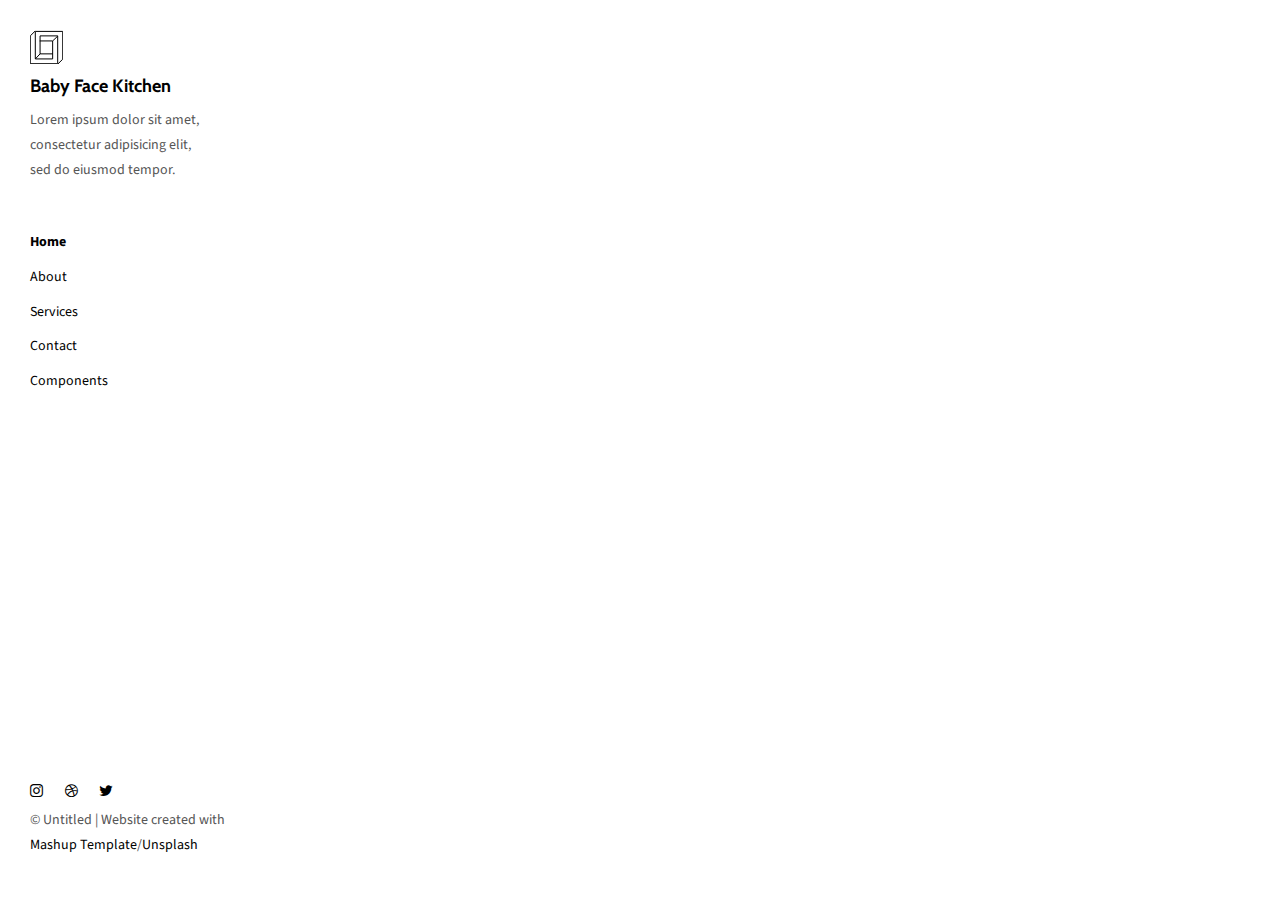
==== commit 896c3200: "Update index.html" ====
--- a/index.html
+++ b/index.html
@@ -41,7 +41,7 @@
     <div class="navbar-collapse" id="navbar-collapse">
       <div class="site-header hidden-xs">
           <a class="site-brand" href="./index.html" title="">
-            <img class="img-responsive site-logo" alt="" src="./assets/images/mashup-logo.svg">
+            <img class="img-responsive site-logo" alt="" src="mashup-logo.svg">
             Baby Face Kitchen
           </a>
         <p>Lorem ipsum dolor sit amet, consectetur adipisicing elit, sed do eiusmod
@@ -96,7 +96,7 @@
 
     
     <div class="grid-item">
-      <img class="img-responsive" alt="" src="./assets/images/img-05.jpg">
+      <img class="img-responsive" alt="" src="images/img-05.jpg">
       <a href="./project.html" class="project-description">
         <div class="project-text-holder">
           <div class="project-text-inner">
@@ -211,4 +211,4 @@
 
 --><script type="text/javascript" src="./main.85741bff.js"></script></body>
 
-</html>+</html>
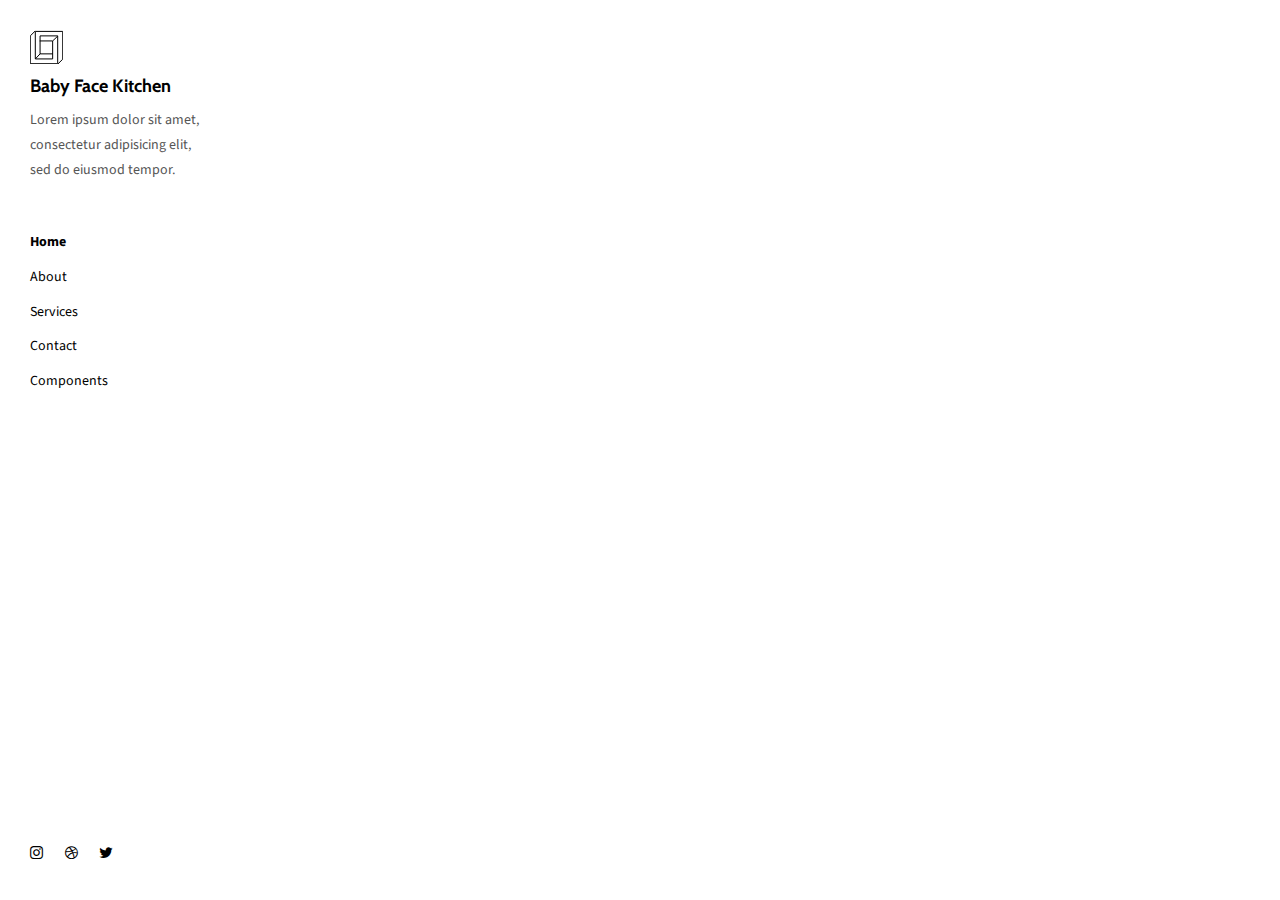
==== commit f6de5d85: "Update index.html" ====
--- a/index.html
+++ b/index.html
@@ -17,7 +17,7 @@
 
 
 
-  <title>Title page</title>  
+  <title>BF</title>  
 
 <link href="./main.82cfd66e.css" rel="stylesheet">
 <link href="Style.css" rel="stylesheet">
@@ -67,8 +67,6 @@
           <a class="fa-icon" href="https://twitter.com/" title="">
             <i class="fa fa-twitter"></i>
           </a>
-        </p>
-        <p>© Untitled | Website created with <a href="http://www.mashup-template.com/" title="Create website with free html template">Mashup Template</a>/<a href="https://www.unsplash.com/" title="Beautiful Free Images">Unsplash</a></p>
       </nav>  
     </div> 
   </nav>
@@ -83,7 +81,7 @@
     <div class="grid-sizer"></div>
     
     <div class="grid-item">
-      <img class="img-responsive" alt="" src="./assets/images/img-12.jpg">
+      <img class="img-responsive" alt="" src="https://github.com/PZ2021/BFK2021/blob/main/img-01.jpg">
       <a href="./project.html" class="project-description">
         <div class="project-text-holder">
           <div class="project-text-inner">
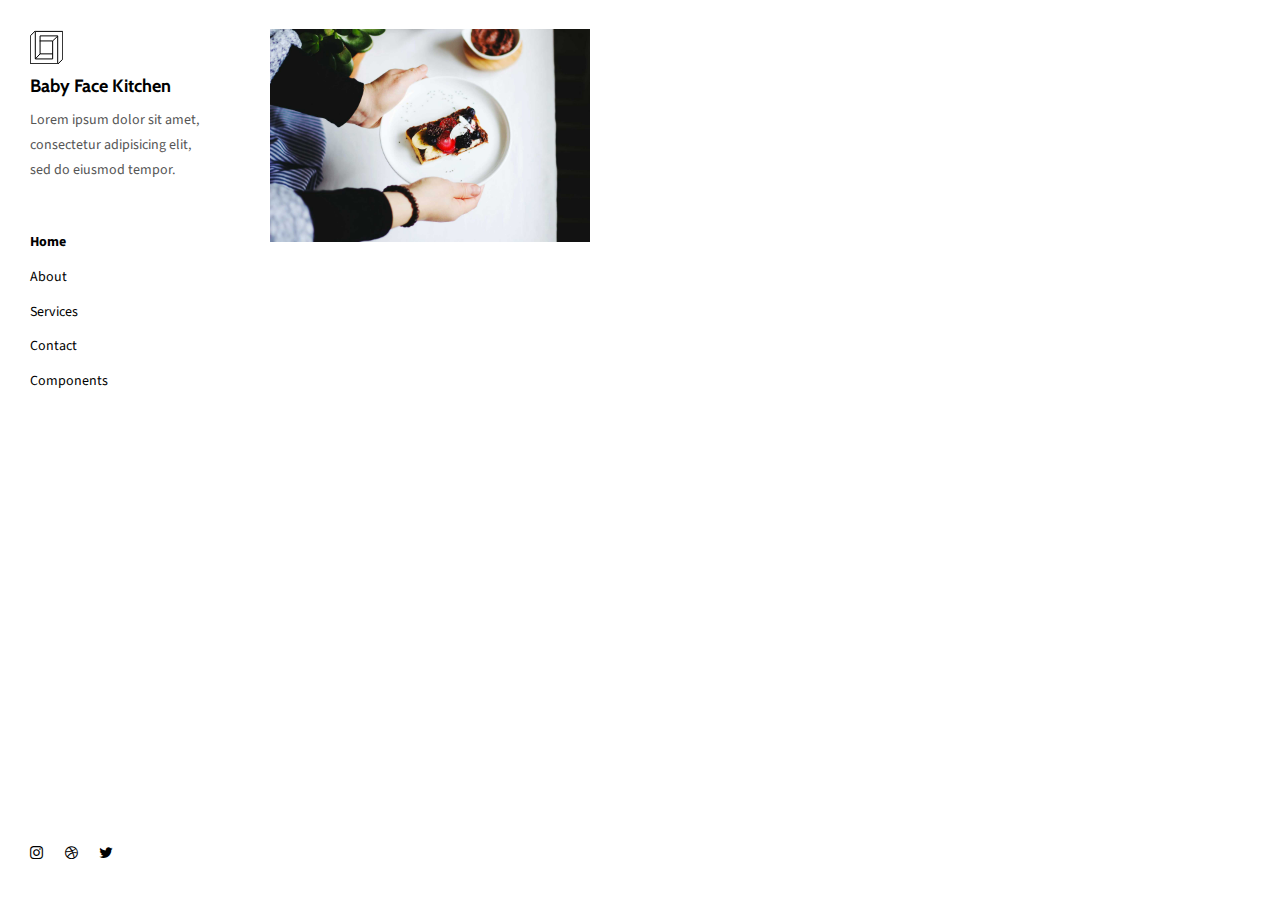
==== commit 70b3cdc1: "Update index.html" ====
--- a/index.html
+++ b/index.html
@@ -17,7 +17,7 @@
 
 
 
-  <title>BF</title>  
+  <title>BFK Home</title>  
 
 <link href="./main.82cfd66e.css" rel="stylesheet">
 <link href="Style.css" rel="stylesheet">
@@ -81,7 +81,7 @@
     <div class="grid-sizer"></div>
     
     <div class="grid-item">
-      <img class="img-responsive" alt="" src="https://github.com/PZ2021/BFK2021/blob/main/img-01.jpg">
+      <img class="img-responsive" alt="" src="img-01.jpg">
       <a href="./project.html" class="project-description">
         <div class="project-text-holder">
           <div class="project-text-inner">
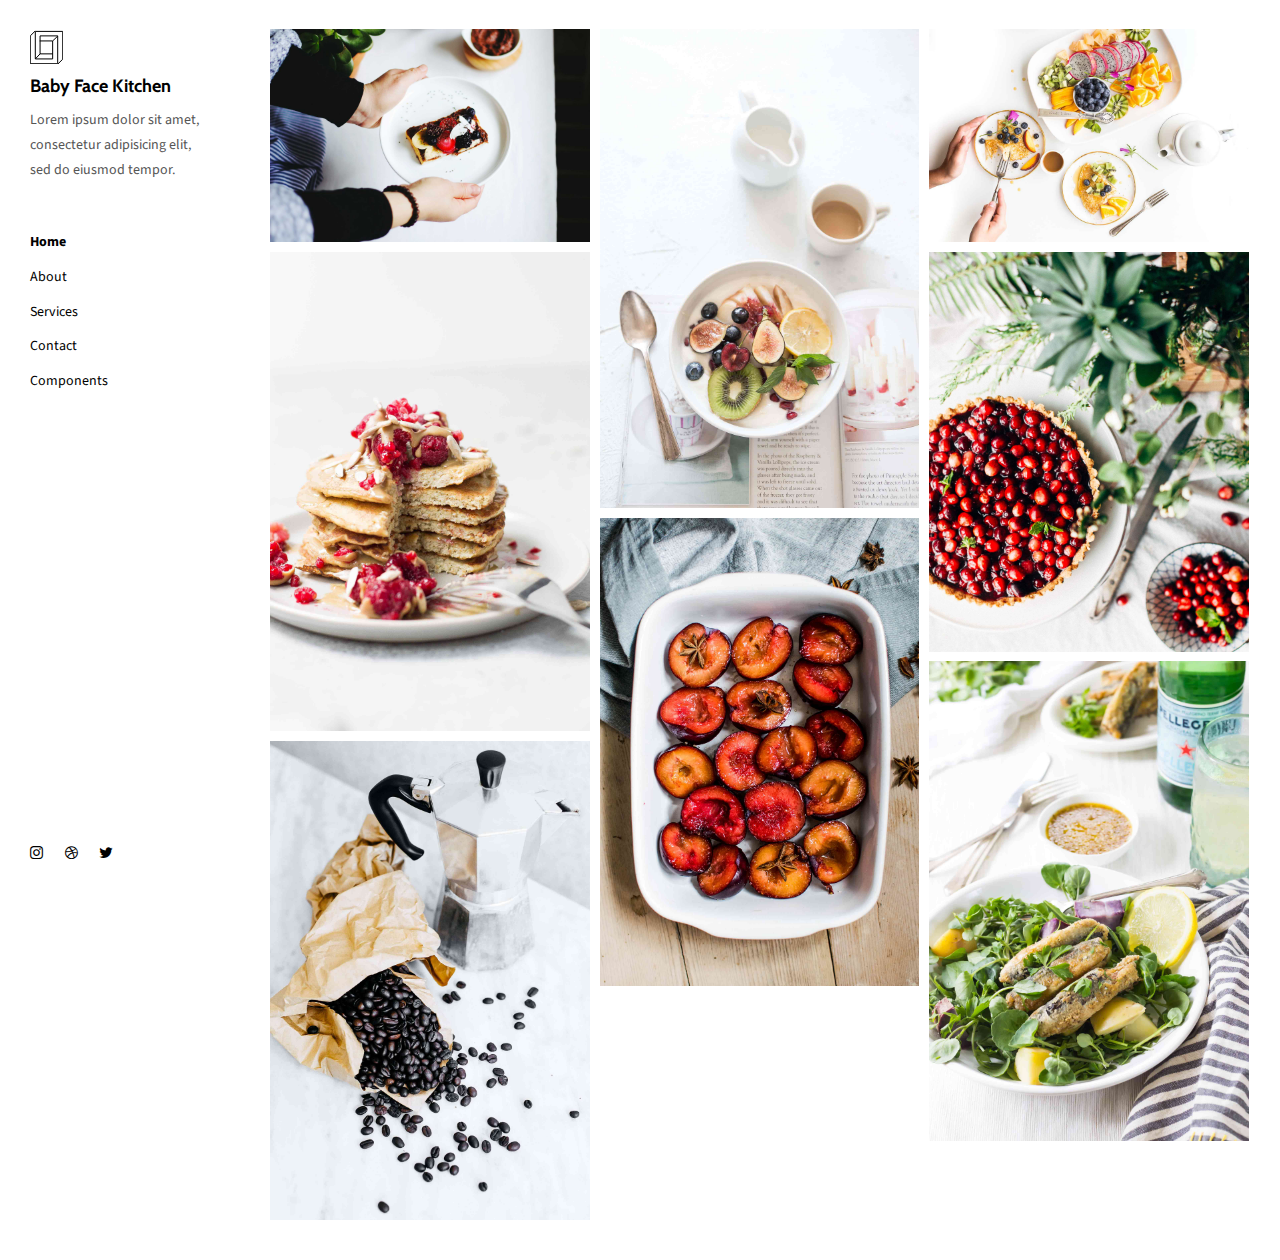
==== commit 13634cfd: "Update index.html" ====
--- a/index.html
+++ b/index.html
@@ -94,77 +94,77 @@
 
     
     <div class="grid-item">
-      <img class="img-responsive" alt="" src="images/img-05.jpg">
-      <a href="./project.html" class="project-description">
-        <div class="project-text-holder">
-          <div class="project-text-inner">
-            <h3>Vivamus vestibulum</h3>
-            <p>Discover more</p>
-          </div>
-        </div>
-      </a>
-    </div>
-
-    <div class="grid-item">
-      <img class="img-responsive" alt="" src="./assets/images/img-13.jpg">
-      <a href="./project.html" class="project-description">
-        <div class="project-text-holder">
-          <div class="project-text-inner">
-            <h3>Vivamus vestibulum</h3>
-            <p>Discover more</p>
-          </div>
-        </div>
-      </a>
-    </div>
-    <div class="grid-item">
-      <img class="img-responsive" alt="" src="./assets/images/img-04.jpg">
-      <a href="./project.html" class="project-description">
-        <div class="project-text-holder">
-          <div class="project-text-inner">
-            <h3>Vivamus vestibulum</h3>
-            <p>Discover more</p>
-          </div>
-        </div>
-      </a>
-    </div>
-    
-    <div class="grid-item">
-      <img class="img-responsive" alt="" src="./assets/images/img-07.jpg">
-      <a href="./project.html" class="project-description">
-        <div class="project-text-holder">
-          <div class="project-text-inner">
-            <h3>Vivamus vestibulum</h3>
-            <p>Discover more</p>
-          </div>
-        </div>
-      </a>
-    </div>
-
-    <div class="grid-item">
-      <img class="img-responsive" alt="" src="./assets/images/img-11.jpg">
-      <a href="./project.html" class="project-description">
-        <div class="project-text-holder">
-          <div class="project-text-inner">
-            <h3>Vivamus vestibulum</h3>
-            <p>Discover more</p>
-          </div>
-        </div>
-      </a>
-    </div>
-
-    <div class="grid-item">
-      <img class="img-responsive" alt="" src="./assets/images/img-10.jpg">
-      <a href="./project.html" class="project-description">
-        <div class="project-text-holder">
-          <div class="project-text-inner">
-            <h3>Vivamus vestibulum</h3>
-            <p>Discover more</p>
-          </div>
-        </div>
-      </a>
-    </div>
-    <div class="grid-item">
-      <img class="img-responsive" alt="" src="./assets/images/img-03.jpg">
+      <img class="img-responsive" alt="" src="img-05.jpg">
+      <a href="./project.html" class="project-description">
+        <div class="project-text-holder">
+          <div class="project-text-inner">
+            <h3>Vivamus vestibulum</h3>
+            <p>Discover more</p>
+          </div>
+        </div>
+      </a>
+    </div>
+
+    <div class="grid-item">
+      <img class="img-responsive" alt="" src="img-13.jpg">
+      <a href="./project.html" class="project-description">
+        <div class="project-text-holder">
+          <div class="project-text-inner">
+            <h3>Vivamus vestibulum</h3>
+            <p>Discover more</p>
+          </div>
+        </div>
+      </a>
+    </div>
+    <div class="grid-item">
+      <img class="img-responsive" alt="" src="img-04.jpg">
+      <a href="./project.html" class="project-description">
+        <div class="project-text-holder">
+          <div class="project-text-inner">
+            <h3>Vivamus vestibulum</h3>
+            <p>Discover more</p>
+          </div>
+        </div>
+      </a>
+    </div>
+    
+    <div class="grid-item">
+      <img class="img-responsive" alt="" src="img-07.jpg">
+      <a href="./project.html" class="project-description">
+        <div class="project-text-holder">
+          <div class="project-text-inner">
+            <h3>Vivamus vestibulum</h3>
+            <p>Discover more</p>
+          </div>
+        </div>
+      </a>
+    </div>
+
+    <div class="grid-item">
+      <img class="img-responsive" alt="" src="img-11.jpg">
+      <a href="./project.html" class="project-description">
+        <div class="project-text-holder">
+          <div class="project-text-inner">
+            <h3>Vivamus vestibulum</h3>
+            <p>Discover more</p>
+          </div>
+        </div>
+      </a>
+    </div>
+
+    <div class="grid-item">
+      <img class="img-responsive" alt="" src="img-10.jpg">
+      <a href="./project.html" class="project-description">
+        <div class="project-text-holder">
+          <div class="project-text-inner">
+            <h3>Vivamus vestibulum</h3>
+            <p>Discover more</p>
+          </div>
+        </div>
+      </a>
+    </div>
+    <div class="grid-item">
+      <img class="img-responsive" alt="" src="img-03.jpg">
       <a href="./project.html" class="project-description">
         <div class="project-text-holder">
           <div class="project-text-inner">
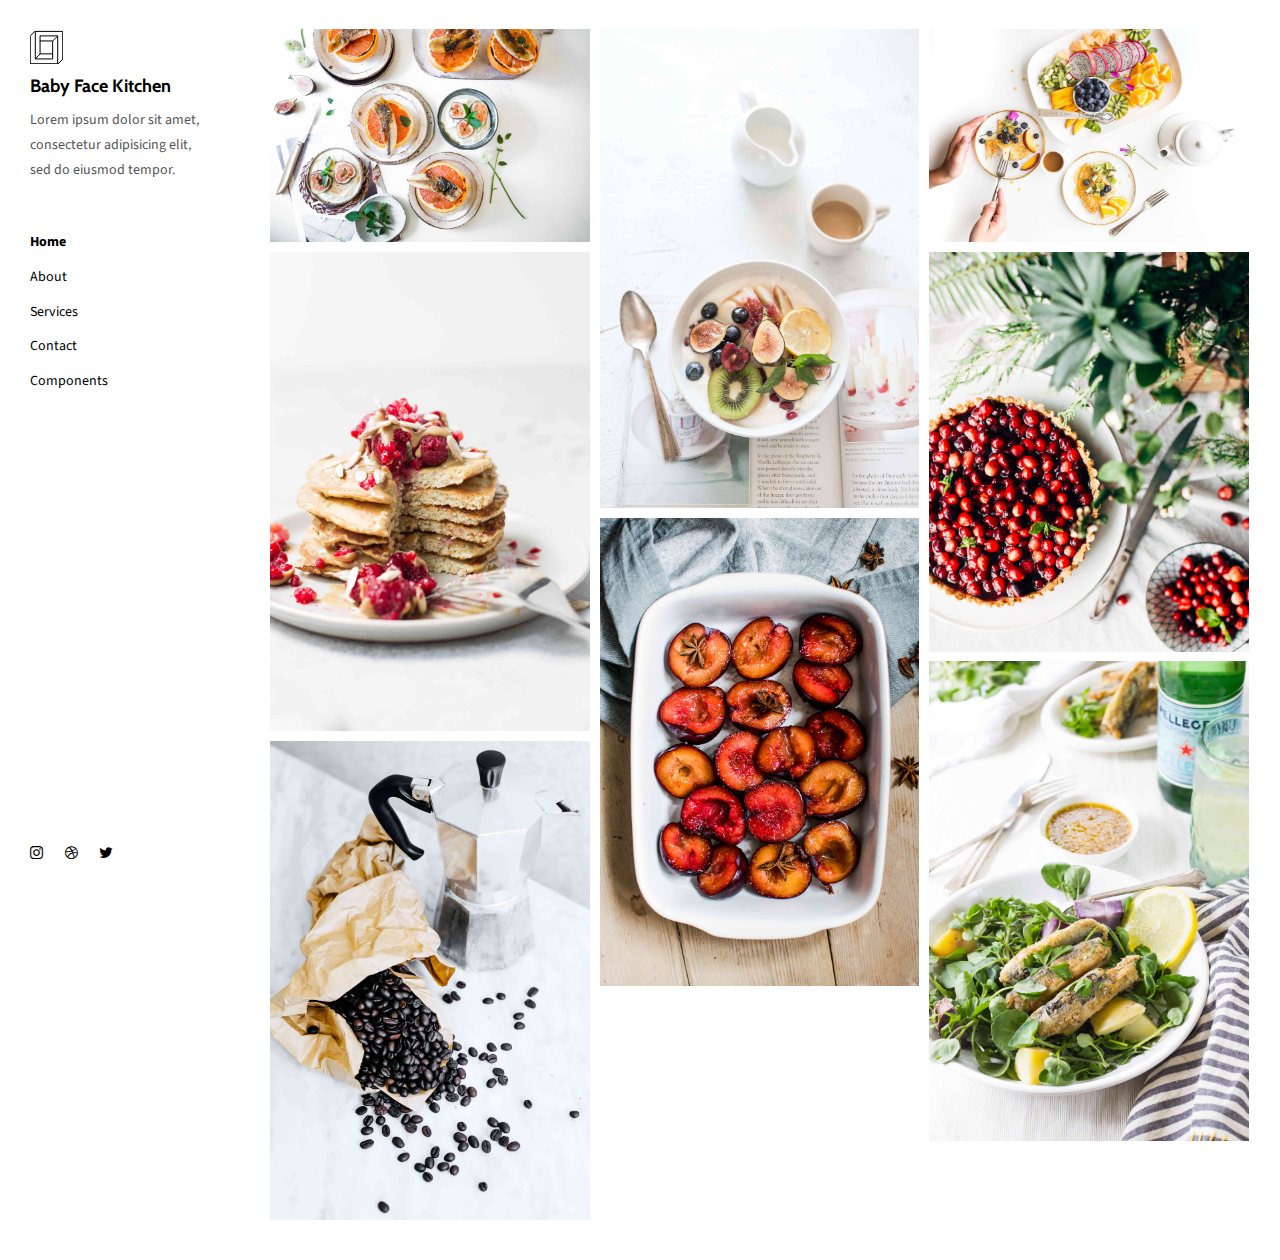
==== commit 0cb1a6a8: "Update index.html" ====
--- a/index.html
+++ b/index.html
@@ -81,7 +81,7 @@
     <div class="grid-sizer"></div>
     
     <div class="grid-item">
-      <img class="img-responsive" alt="" src="img-01.jpg">
+      <img class="img-responsive" alt="" src="img-12.jpg">
       <a href="./project.html" class="project-description">
         <div class="project-text-holder">
           <div class="project-text-inner">
